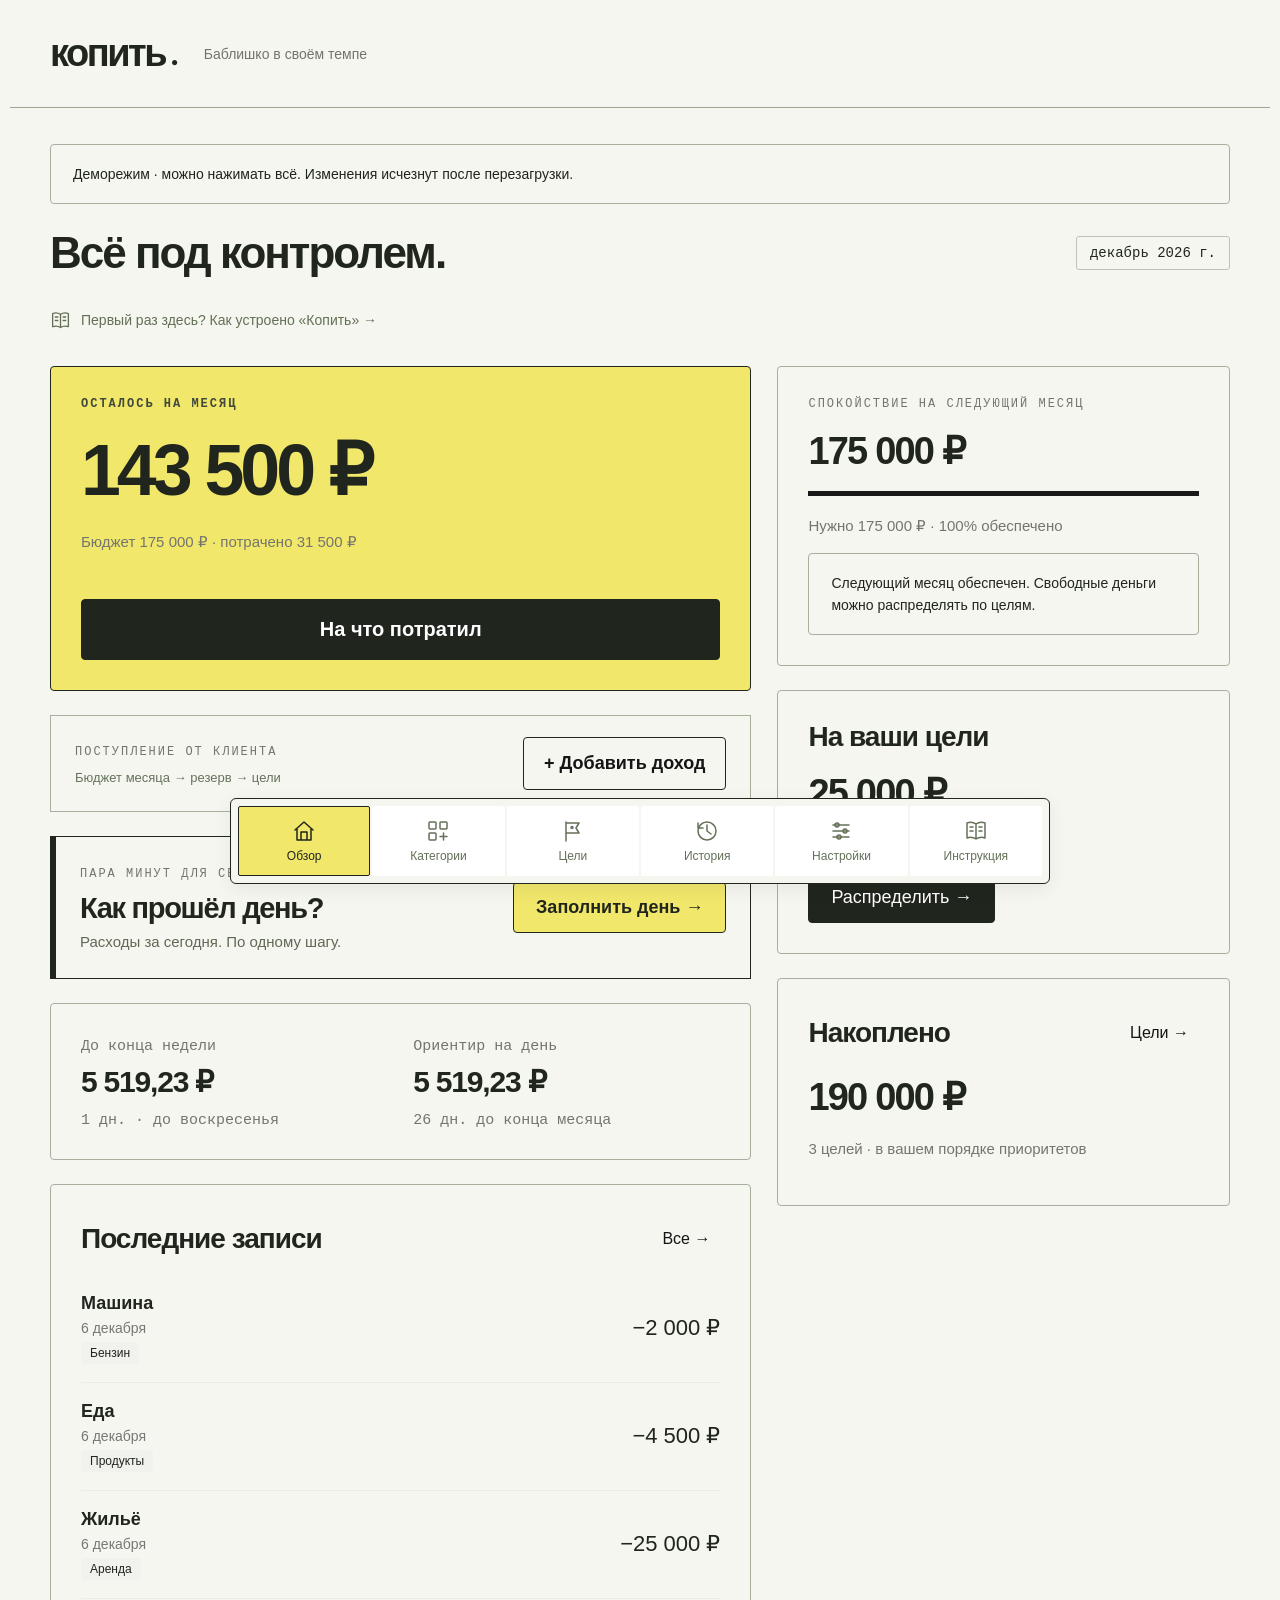
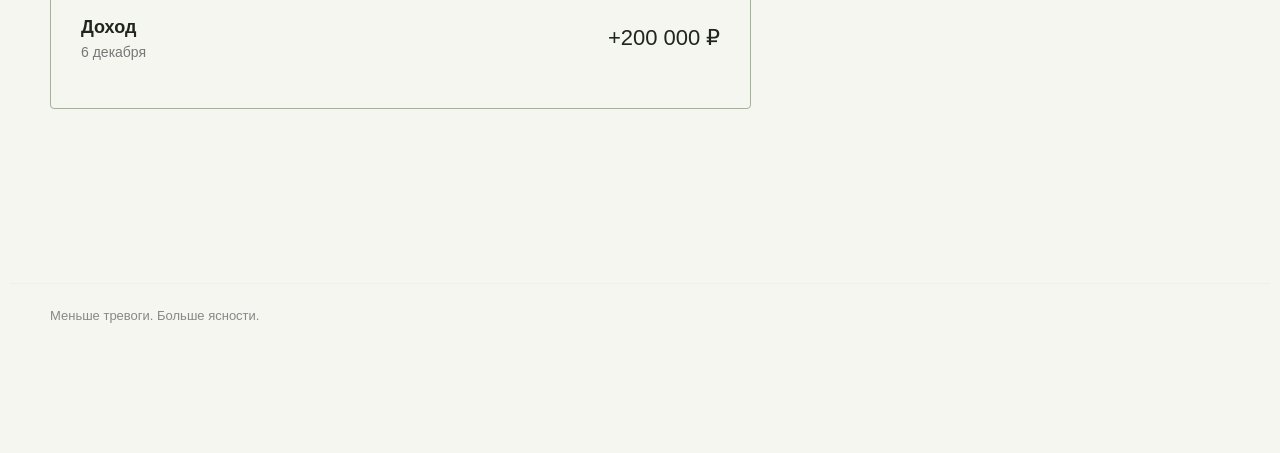
==== docs/index.html @ 436582c2 "Create Kopit app and publishable GitHub Pages demo" ====
<!doctype html>
<html lang="ru">
<head><meta charset="utf-8"><meta name="viewport" content="width=device-width, initial-scale=1"><meta name="theme-color" content="#ffffff"><title>Копить — деньги в своём темпе</title><style>*{box-sizing:border-box} :root{font-family:Arial,Helvetica,sans-serif;color:#151515;background:#fff;font-size:18px}body{margin:0}button,input,select{font:inherit}button,a,input,select{touch-action:manipulation}button{cursor:pointer;border:1px solid #dededb;background:white;padding:14px 22px;border-radius:14px;color:#151515;min-height:48px}button:hover{background:#f2f2ee}button:disabled{opacity:.45;cursor:default}button.primary{background:#171717;color:white;border-color:#171717}button.primary:hover{background:#333}.quiet{border:0;background:none;padding:10px;font-size:16px}.header{max-width:1260px;margin:auto;padding:32px 40px;display:flex;align-items:center;gap:28px;border-bottom:1px solid #e8e8e4}.logo{font-size:36px;font-weight:800;text-decoration:none;color:inherit;letter-spacing:-2px}.logo span{font-size:12px;margin-left:6px}.brand-note{font-size:14px;color:#74746e}.header #logout{margin-left:auto}main{max-width:1260px;margin:auto;padding:36px 40px 70px}h1{font-size:38px;letter-spacing:-1.4px;font-weight:500;margin:12px 0 30px}h2{font-size:28px;letter-spacing:-.8px;font-weight:500;margin:0 0 24px}h3{font-size:23px;font-weight:500;margin:0 0 12px}p{line-height:1.55}.muted,.eyebrow{color:#75756f;font-size:15px}.eyebrow{text-transform:uppercase;letter-spacing:2px;font-size:12px}nav{display:flex;gap:8px;margin:0 0 36px;overflow:auto}nav button{border:0;color:#777;padding:12px 20px;white-space:nowrap}nav button.active{background:#f0f0ec;color:#111}.topline{display:flex;justify-content:space-between;align-items:center;gap:20px;margin-bottom:26px}.topline h1{margin:0}.pill{font-size:14px;padding:8px 13px;border:1px solid #dededb;border-radius:30px}.dashboard{display:grid;grid-template-columns:1.55fr 1fr;gap:26px}.card{border:1px solid #e2e2dd;border-radius:24px;padding:30px;margin-bottom:24px}.hero{background:#f5f5f1;min-height:325px;display:flex;flex-direction:column;justify-content:space-between}.hero .big{font-size:clamp(44px,5.6vw,78px);letter-spacing:-4px;line-height:1.15;margin:18px 0}.hero .big span{font-size:.65em;color:#666;letter-spacing:-2px}.actions{display:flex;gap:12px}.actions button{flex:1}.metrics{display:grid;grid-template-columns:1fr 1fr;gap:25px}.metric strong{display:block;font-size:30px;font-weight:500;margin:9px 0}.progress{height:5px;border-radius:4px;background:#e7e7e2;overflow:hidden;margin:18px 0}.progress progress{width:100%;height:5px;display:block;border:0;accent-color:#191919}progress::-webkit-progress-bar{background:#e7e7e2}progress::-webkit-progress-value{background:#191919}progress::-moz-progress-bar{background:#191919}.row{display:flex;align-items:center;justify-content:space-between;gap:16px;padding:18px 0;border-bottom:1px solid #ebebe7}.row:last-child{border-bottom:0}.row strong{font-weight:500}.row small{display:block;color:#777;font-size:14px;margin-top:6px}.row .sum{font-size:22px;white-space:nowrap}.empty{padding:32px 0;color:#777;font-size:17px;line-height:1.6}.section-title{display:flex;justify-content:space-between;align-items:center;gap:12px;margin-bottom:12px}.section-title h2{margin:0}.number{font-size:38px;letter-spacing:-1.5px;margin:18px 0}.note{background:#f6f6f2;padding:18px 22px;border-radius:14px;font-size:15px;line-height:1.6}.goals{display:grid;grid-template-columns:repeat(2,1fr);gap:24px}.goals .card{margin:0}.goal-top{display:flex;align-items:center;justify-content:space-between}.goal-top .quiet{font-size:20px}.goal-actions{display:flex;gap:10px;flex-wrap:wrap}.goal-actions button{font-size:15px;padding:10px 14px}.tags{display:flex;gap:6px;flex-wrap:wrap;margin-top:6px}.tag{font-size:12px;border-radius:20px;padding:4px 9px;background:#f1f1ed}.danger{color:#a13126}.settings{max-width:750px}label{display:block;font-size:15px;margin:20px 0 9px;color:#555}input,select{width:100%;padding:15px;border:1px solid #d4d4cf;border-radius:12px;background:white;color:#151515;min-height:50px}input:focus,select:focus{outline:2px solid #171717;outline-offset:2px}input[type=checkbox]{width:22px;min-height:22px;margin-right:10px;vertical-align:middle}input[type=range]{padding:0;accent-color:#111;min-height:28px;cursor:pointer}.form-actions{display:flex;gap:12px;margin-top:28px}.form-actions button{flex:1}.auth{max-width:460px;margin:45px auto 80px}.auth h1{font-size:48px;line-height:1.05;letter-spacing:-2px}.auth button.primary{width:100%;margin-top:24px}.auth .quiet{display:block;margin:14px auto}.auth .note{margin-top:28px}dialog{border:1px solid #ddd;border-radius:24px;width:min(560px,calc(100% - 32px));padding:30px;max-height:90dvh;overflow:auto}dialog::backdrop{background:#0006}.modal-head{display:flex;justify-content:space-between;align-items:center}.modal-head h2{margin:0}.modal-head button{margin-right:-10px}#modal-error{color:#a13126;font-size:15px;margin-bottom:0}.allocate-row{padding:20px 0;border-bottom:1px solid #eee}.allocate-row h3{font-size:20px}.allocate-row input[type=number]{margin:10px 0}.allocation-left{position:sticky;bottom:-30px;background:#fff;border-top:1px solid #ddd;padding:20px 0 5px}.hidden{display:none!important}#toast{position:fixed;bottom:28px;left:50%;transform:translateX(-50%);background:#171717;color:white;padding:16px 24px;border-radius:14px;max-width:90%;z-index:10;font-size:16px}footer{max-width:1260px;margin:auto;padding:24px 40px;border-top:1px solid #eee;color:#888;font-size:13px}a{color:inherit}:focus-visible{outline:2px solid #111;outline-offset:4px}.reminder{margin-bottom:24px}.history-filters{display:flex;gap:10px;margin-bottom:20px}.history-filters select{width:auto}#form-error{color:#a13126;font-size:15px}@media(max-width:760px){.header{padding:20px;gap:15px}.logo{font-size:30px}.brand-note{font-size:12px}main{padding:24px 20px 45px}h1{font-size:30px}nav{margin-bottom:25px;gap:0}nav button{font-size:16px;padding:10px 14px}.dashboard,.goals{grid-template-columns:1fr;gap:0}.goals{gap:18px}.card{padding:23px;border-radius:20px}.hero{min-height:290px}.hero .big{letter-spacing:-2.5px}.topline{align-items:flex-start}.topline .pill{font-size:12px}.metrics{gap:16px}.metric strong{font-size:26px}.row .sum{font-size:19px}.actions button{padding:15px}.auth{margin-top:25px}.auth h1{font-size:42px}dialog{padding:24px}.allocation-left{bottom:-24px}footer{padding:22px 20px}.history-filters select{width:100%}}
/* Quiet editorial typography, pastel envelopes and tactile chart controls. */
:root{background:#fffdf8;color:#20231e;font-family:Arial,Helvetica,sans-serif}
body{background:#fffdf8}
.logo{font-weight:900;letter-spacing:-2.5px}
.header{border-color:#c6c9bd}
h1{font-weight:750;letter-spacing:-1.7px}
h2{font-weight:650;letter-spacing:-1px}
.card{border-color:#bec3b5;background:#fffdf8;border-radius:28px}
.hero{background:#e7eddf;position:relative;overflow:hidden}
.hero:after{content:'✳';position:absolute;right:24px;top:5px;font-size:100px;line-height:1;color:#20231e;opacity:.09;pointer-events:none}
.hero .big{font-weight:800;letter-spacing:-4.5px}
.hero .eyebrow{color:#42483b;font-weight:700}
.number{font-weight:750;letter-spacing:-1.8px}
.metric strong{font-weight:700;letter-spacing:-1.2px}
.metrics{background:#f3eadb}
.dashboard>div:nth-child(2)>.card:first-child{background:#eee7f4}
.dashboard>div:nth-child(2)>.card:nth-child(2){background:#f7e4da}
.goals>.card:nth-child(3n+1){background:#e7eddf}
.goals>.card:nth-child(3n+2){background:#eee7f4}
.goals>.card:nth-child(3n){background:#f7e4da}
.note{background:#fffdf880;border:1px solid #c5c8bd;font-size:14px}
nav{border:1px solid #bfc3b7;border-radius:30px;padding:5px;width:max-content;max-width:100%;background:#fffdf8}
nav button{border-radius:24px}
nav button.active{background:#20231e;color:#fffdf8}
button{border-color:#bfc3b7;border-radius:24px}
button.primary{background:#20231e;border-color:#20231e}
.pill{border-color:#bfc3b7;background:#f3eadb}
.row strong{font-weight:650}
.allocation-chart{position:relative;width:min(320px,100%);margin:8px auto 0}
#allocation-chart{width:100%;height:auto;display:block;touch-action:none;user-select:none;overflow:visible}
.chart-segment{cursor:pointer;opacity:.8;transition:opacity .15s}
.chart-segment.selected{opacity:1;stroke:#20231e;stroke-width:2}
.chart-handle{fill:#fffdf8;stroke:#20231e;stroke-width:2;cursor:grab;filter:drop-shadow(0 2px 2px #0002)}
.chart-handle:active{cursor:grabbing}
.chart-handle:focus{stroke-width:4;outline:none}
.chart-center{position:absolute;inset:29%;display:flex;align-items:center;justify-content:center;flex-direction:column;pointer-events:none;text-align:center;gap:8px}
.chart-center>span{font-size:14px;line-height:1.25}
.chart-center strong{font-size:29px;font-weight:800;letter-spacing:-1px;white-space:nowrap}
.chart-center small{font-size:11px;color:#737769;line-height:1.3}
.allocation-total{text-align:center;font-size:14px;color:#666b5f;margin:2px 0 24px}
.allocation-total strong{color:#20231e}
.allocation-item{display:flex;align-items:center;gap:8px;padding:11px 0;border-top:1px solid #dedfd6}
.goal-select{flex:1;display:flex;align-items:center;gap:10px;text-align:left;border:0;font-size:15px;border-radius:10px;padding:8px;min-width:0;line-height:1.3}
.goal-select.selected{background:#f0f1e9;font-weight:700}
.color-dot{width:12px;height:12px;border-radius:50%;flex-shrink:0;border:1px solid #20231e33}
.color-0{background:#b9d8bd}.color-1{background:#c8b8e0}.color-2{background:#f1b7a6}.color-3{background:#efd58c}.color-4{background:#b4d7e4}.color-5{background:#dcc7b4}
.allocation-money{width:130px;display:flex;align-items:center;gap:6px;flex-shrink:0}
.allocation-money input{padding:10px;min-height:44px;font-size:17px;font-weight:700;border-radius:10px}
.allocation-money input::-webkit-inner-spin-button{appearance:none}
.allocation-left{background:#fffdf8;display:flex;align-items:center;justify-content:space-between;gap:8px;flex-wrap:wrap;font-size:14px}
.allocation-left strong{font-size:19px}.allocation-left .quiet{font-size:13px}
dialog{background:#fffdf8;border-color:#bec3b5;border-radius:28px}
@media(max-width:760px){h1{font-size:34px;letter-spacing:-1.5px}.hero .big{font-size:51px;letter-spacing:-3px}.hero{min-height:270px}nav{width:100%;border-radius:26px}nav button{font-size:14px;padding:11px 14px}.brand-note{max-width:115px;line-height:1.3}.metrics{gap:12px}.metric strong{font-size:23px;white-space:nowrap}.allocation-money{width:112px}.goal-select{font-size:14px}.chart-center strong{font-size:26px}}

/* Selected direction: poster typography + precise editorial grid. */
:root,body{background:#f5f6f0;color:#20251e}
.header{border-bottom:1px solid #9ca592}
.logo{font-size:38px;font-weight:900}
h1{font-size:44px;font-weight:850;letter-spacing:-2px}h2{font-weight:800}
.card,.hero,.goals>.card{border:1px solid #a7af9d;border-radius:4px;background:#f5f6f0}
.hero{background:#f1e76b;border-color:#20251e}
.hero:after{display:none}
.hero .big{font-weight:900;letter-spacing:-4px}
.metrics,.dashboard>div:nth-child(2)>.card:first-child,.dashboard>div:nth-child(2)>.card:nth-child(2){background:#f5f6f0}
.number{font-weight:850}
.eyebrow,.pill,.metric .muted{font-family:ui-monospace,SFMono-Regular,Consolas,monospace}
.pill{background:none;border-radius:3px}
nav{border-radius:4px;background:none;border-color:#a7af9d}
nav button{border-radius:2px}
button,input,select,.note,.tag{border-radius:4px}
button.primary{background:#20251e;border-color:#20251e}
.note{background:transparent;border-color:#a7af9d}
.goals>.card:nth-child(n){background:#f5f6f0}
.progress,progress{border-radius:0}
.daily-invite{display:flex;align-items:center;justify-content:space-between;gap:24px;border:1px solid #20251e;border-left:6px solid #20251e;padding:26px 28px;margin:0 0 26px;background:#f5f6f0}
.daily-invite h2{font-size:32px;letter-spacing:-1.3px;margin:10px 0 5px}
.daily-invite p{font-size:15px;color:#606854;margin:0}
.daily-invite button{background:#f1e76b;color:#20251e;font-weight:750;border:1px solid #20251e;white-space:nowrap}
.daily-invite button:hover{background:#e9db50}
.daily-dialog{width:min(640px,calc(100% - 32px));border-radius:6px;background:#f5f6f0;padding:30px;min-height:540px}
.daily-dialog .modal-head h2{font-family:ui-monospace,monospace;font-size:13px;letter-spacing:.2px;text-transform:uppercase;font-weight:500}
.daily-progress{display:flex;gap:6px;margin:28px 0 38px}
.daily-progress span{height:3px;flex:1;background:#d9dece}
.daily-progress .filled{background:#20251e}
.daily-step{min-height:250px}
.daily-step h2{font-size:44px;line-height:1.05;letter-spacing:-2px;margin:0 0 25px;font-weight:850}
.daily-copy{font-size:19px;color:#68705e;line-height:1.55}
.daily-buttons{display:flex;flex-direction:column;gap:12px;margin-top:25px}
.daily-buttons .primary{padding:20px;font-size:20px;font-weight:750}
.daily-buttons>button:not(.quiet):not(.primary){border-color:#20251e;background:transparent;font-size:20px;padding:18px}
.daily-categories{display:grid;grid-template-columns:1fr;gap:0}
.daily-categories button{display:flex;align-items:center;gap:18px;border:0;border-top:1px solid #a7af9d;background:transparent;text-align:left;padding:19px 5px;font-size:24px;font-weight:650}
.daily-categories button:last-child{border-bottom:1px solid #a7af9d}
.daily-categories button:hover{background:#f1e76b}
.daily-categories button>span:last-child{margin-left:auto}
.category-number{font-family:ui-monospace,monospace;font-size:12px;color:#77816b}
.daily-amount-wrap{display:flex;align-items:baseline;border-bottom:2px solid #20251e;gap:15px;margin:35px 0}
.daily-amount-wrap input{border:0;background:none;font-size:64px;font-weight:850;letter-spacing:-3px;padding:10px 0;min-width:0;border-radius:0}
.daily-amount-wrap input:focus{outline:0}
.daily-amount-wrap:focus-within{border-color:#808b26}
.daily-amount-wrap input::-webkit-inner-spin-button{appearance:none}
.daily-amount-wrap span{font-size:42px;font-weight:750}
.sr-only{position:absolute;width:1px;height:1px;padding:0;margin:-1px;overflow:hidden;clip:rect(0,0,0,0);white-space:nowrap;border:0}
.daily-record{border-top:1px solid #a7af9d;border-bottom:1px solid #a7af9d;padding:24px 0}
.daily-record span{display:block;font-size:12px;text-transform:uppercase;font-family:ui-monospace,monospace;color:#77816b}
.daily-record strong{display:block;font-size:23px;margin:15px 0 6px}
.daily-record b{font-size:42px;font-weight:850;letter-spacing:-1.5px}
.daily-total{display:flex;flex-direction:column;gap:15px;margin-top:25px}
.daily-total span{font-size:15px;color:#68705e}
.daily-total strong{font-size:42px;letter-spacing:-1.5px}
.daily-check{font-size:90px;line-height:1.1;color:#20251e;margin:25px 0}
@media(max-width:760px){h1{font-size:37px}.logo{font-size:32px}.hero .big{font-size:49px}.daily-invite{padding:21px 20px;display:block}.daily-invite h2{font-size:29px}.daily-invite button{margin-top:22px;width:100%}.daily-dialog{width:100%;height:100dvh;max-height:100dvh;max-width:100%;border:0;border-radius:0;margin:0;padding:24px;min-height:0}.daily-dialog .modal-head{border-bottom:1px solid #a7af9d;padding-bottom:12px}.daily-step h2{font-size:41px}.daily-step{min-height:260px}.daily-progress{margin:25px 0 38px}.daily-buttons{margin-top:35px}.daily-amount-wrap input{font-size:58px}.daily-copy{font-size:18px}.daily-categories button{font-size:24px}}

/* Always within reach, including the tutorial. */
main{padding-bottom:150px}
footer{padding-bottom:130px}
nav.bottom-nav{position:fixed;z-index:20;left:50%;bottom:calc(16px + env(safe-area-inset-bottom));transform:translateX(-50%);width:min(820px,calc(100% - 32px));max-width:none;margin:0;display:grid;grid-template-columns:repeat(6,minmax(0,1fr));gap:2px;padding:7px;background:#f5f6f0;border:1px solid #20251e;box-shadow:0 5px 18px #20251e12;overflow:visible;border-radius:6px}
.bottom-nav button{min-width:0;display:flex;align-items:center;justify-content:center;flex-direction:column;gap:6px;padding:12px 3px;font-size:12px;line-height:1.2;min-height:64px;color:#647058}
.bottom-nav button.active{background:#f1e76b;color:#20251e;border:1px solid #20251e}
.pictogram{width:25px;height:25px;flex-shrink:0;display:inline-block;vertical-align:middle}
.bottom-nav .pictogram{width:24px;height:24px}
.icons-only .nav-label{display:none}
.bottom-nav.icons-only button{min-height:55px}
.item-heading{display:flex;align-items:center;gap:12px}
.item-heading .pictogram{width:35px;height:35px;stroke-width:1.25}
.guide-shortcut{display:flex;align-items:center;gap:10px;text-align:left;margin:-8px 0 22px;padding:5px 0;font-size:14px;color:#637055}
.guide-shortcut .pictogram{width:21px;height:21px}
.tutorial-intro{display:flex;align-items:center;justify-content:space-between;gap:25px;border-bottom:1px solid #a7af9d;padding:10px 0 45px;margin-bottom:20px}
.tutorial-intro h1{font-size:52px;line-height:1.04;margin:20px 0;letter-spacing:-2.5px}
.tutorial-intro p{font-size:20px;color:#65705a}
.little-human{width:260px;max-width:35%;flex-shrink:0}
.tutorial-anchor{font-size:15px;text-decoration:none;border-bottom:1px solid #20251e;padding-bottom:5px}
.tutorial-step{display:grid;grid-template-columns:1.05fr 1fr;gap:65px;align-items:center;padding:48px 0;border-bottom:1px solid #a7af9d;scroll-margin-top:25px}
.tutorial-text h2{font-size:36px;line-height:1.08;margin:18px 0;letter-spacing:-1.5px}
.tutorial-text p{font-size:18px;line-height:1.7;color:#59654e;max-width:580px}
.tutorial-text button{margin-top:15px}
.tutorial-step figure{margin:0;padding:20px;background:#eaeee2;border:1px solid #bdc4b2}
.tutorial-step img{display:block;width:100%;max-height:480px;object-fit:contain;object-position:top;filter:drop-shadow(0 3px 6px #20251e12)}
.tutorial-step figcaption{font-size:12px;color:#606b55;text-align:center;margin:15px 0 0;font-family:ui-monospace,monospace}
.tutorial-note{margin-top:35px;line-height:1.7}
#toast{bottom:120px}
@media(max-width:760px){main{padding-bottom:125px}footer{padding-bottom:110px}.bottom-nav{width:calc(100% - 20px)!important;bottom:calc(10px + env(safe-area-inset-bottom))!important;padding:4px!important;gap:0!important}.bottom-nav button{font-size:10px!important;padding:10px 0!important;gap:6px;min-height:60px}.bottom-nav .pictogram{width:22px;height:22px}.tutorial-intro{display:block;padding-bottom:30px}.tutorial-intro h1{font-size:37px;letter-spacing:-1.6px}.tutorial-intro p{font-size:18px}.little-human{display:block;max-width:100%;width:200px;margin:30px auto 0}.tutorial-step{grid-template-columns:1fr;gap:25px;padding:35px 0}.tutorial-text h2{font-size:32px}.tutorial-text p{font-size:17px}.tutorial-step figure{padding:16px}.tutorial-step img{max-height:410px}.tutorial-text button{width:100%}.guide-shortcut{font-size:13px}.item-heading .pictogram{width:29px;height:29px}#toast{bottom:105px}}

/* Frameless income/expense controls and a visual icon library. */
.hero .symbol-actions{gap:35px;align-items:center}
.hero .symbol-actions button{border:0!important;background:transparent!important;box-shadow:none;border-radius:0;padding:8px;min-height:94px;color:#20251e;display:flex;align-items:center;justify-content:center}
.hero .symbol-actions button:hover{opacity:.65}
.hero .symbol-actions svg{width:74px;height:74px;fill:none;stroke:currentColor;stroke-width:3;stroke-linecap:square}
.icon-picker{border:0;margin:24px 0;padding:0;min-width:0}
.icon-picker legend{font-size:15px;color:#555;margin-bottom:12px}
.icon-grid{display:grid;grid-template-columns:repeat(8,minmax(0,1fr));gap:6px}
.icon-grid button{display:flex;align-items:center;justify-content:center;padding:10px 4px;min-width:0;min-height:49px;border:1px solid #bfc6b5;background:transparent}
.icon-grid button .pictogram{width:30px;height:30px;stroke-width:1.4}
.icon-grid button.selected{background:#f1e76b;border:2px solid #20251e;padding:9px 3px}
.icon-grid button:hover{background:#e8eddf}
.icon-grid button.selected:hover{background:#f1e76b}
@media(max-width:760px){.hero .symbol-actions{gap:26px}.hero .symbol-actions button{min-height:85px}.hero .symbol-actions svg{width:66px;height:66px}.icon-grid{grid-template-columns:repeat(6,minmax(0,1fr));gap:5px}.icon-grid button{min-height:47px;padding:8px 3px}.icon-grid button .pictogram{width:28px;height:28px}.icon-grid button.selected{padding:7px 2px}}

.hero .expense-only{display:block}
.hero .expense-only button{width:100%;font-size:20px;font-weight:750;padding:18px;min-height:60px}
.income-entry{display:flex;align-items:center;justify-content:space-between;gap:18px;margin-bottom:24px;padding:21px 24px;border:1px solid #a7af9d;background:#f5f6f0}
.income-entry p{font-size:13px;color:#66735c;margin:8px 0 0}
.income-entry button{border:1px solid #20251e;background:none;font-weight:650;white-space:nowrap;padding:15px 20px}
.dashboard .daily-invite{margin-bottom:24px;padding:24px;gap:18px}
.dashboard .daily-invite h2{font-size:29px}
@media(max-width:1000px){.income-entry{align-items:flex-start;flex-direction:column}.income-entry button{width:100%}.dashboard .daily-invite{display:block}.dashboard .daily-invite button{width:100%;margin-top:20px}}

.history-tabs{display:flex;gap:24px;overflow-x:auto;border-bottom:1px solid #a7af9d;margin-bottom:24px;padding:0;scrollbar-width:thin}
.history-tabs button{border:0;border-radius:0;background:none;white-space:nowrap;font-size:22px;font-weight:800;letter-spacing:-.6px;padding:14px 0 16px;color:#6d7763}
.history-tabs button[aria-selected=true]{color:#20251e;border-bottom:3px solid #20251e}
.history-tabs button:hover{color:#20251e;background:none}
.history-summary{display:flex;align-items:center;justify-content:space-between;gap:18px;margin-bottom:22px}
.history-summary p{font-size:15px;color:#64705a;margin:0}
.history-summary strong{font-size:29px;letter-spacing:-1px;white-space:nowrap}
@media(max-width:760px){.history-tabs{gap:20px}.history-tabs button{font-size:19px}.history-summary{align-items:flex-start;flex-direction:column;gap:12px}.history-summary strong{font-size:30px}}
@media(max-width:760px){.history-tabs{flex-wrap:wrap;overflow:visible;gap:0 22px}}
</style></head>
<body>
<header class="header"><a class="logo" href="">копить<span>●</span></a><span class="brand-note">Баблишко в своём темпе</span><button id="logout" class="quiet hidden">Выйти</button></header>
<main id="app" aria-live="polite"><p>Загружаем ваши данные…</p></main>
<div id="toast" role="status" class="hidden"></div>
<dialog id="modal"><div class="modal-head"><h2 id="modal-title"></h2><button id="close-modal" class="quiet" aria-label="Закрыть">✕</button></div><div id="modal-body"></div><p id="modal-error" role="alert"></p></dialog>
<footer>Меньше тревоги. Больше ясности.</footer>
<script>
// Demo keeps state only in this page's memory. It never calls the account API.
window.KOPIT_DEMO = true;
let demoState;
const demoId = () => Math.random().toString(36).slice(2) + Date.now().toString(36);
function demoInitial() {
  const today = dateKey();
  return {
    month: today.slice(0, 7), budget: 17500000, balance: 14350000,
    reserve: 17500000, free: 2500000,
    categories: [
      {id:'housing', name:'Жильё', limit:6000000, tags:['Аренда','Коммунальные']},
      {id:'food', name:'Еда', limit:3500000, tags:['Продукты','Кафе']},
      {id:'car', name:'Машина', limit:2000000, tags:['Бензин','Парковка']},
      {id:'other', name:'Для себя', limit:null, tags:['Здоровье','Покупки']}
    ],
    goals: [
      {id:'reserve',name:'Ещё один месяц запаса',target:17500000,saved:4500000,reserve:true},
      {id:'vacation',name:'Отпуск',target:25000000,saved:8500000,reserve:false},
      {id:'laptop',name:'Новый ноутбук',target:18000000,saved:6000000,reserve:false}
    ],
    reminders:{daily:'21:00',day:1,enabled:false},
    transactions:[
      {id:'i1',kind:'income',amount:20000000,date:today},
      {id:'e1',kind:'expense',amount:2500000,date:today,category:'housing',category_name:'Жильё',tags:['Аренда']},
      {id:'e2',kind:'expense',amount:450000,date:today,category:'food',category_name:'Еда',tags:['Продукты']},
      {id:'e3',kind:'expense',amount:200000,date:today,category:'car',category_name:'Машина',tags:['Бензин']}
    ]
  };
}
function demoApi(path,p) {
  if (!demoState) demoState=demoInitial();
  if (path==='state') return {state:structuredClone(demoState),revision:0,email:'Демонстрация · без аккаунта'};
  if(path!=='action') throw Error('В деморежиме аккаунт не нужен.');
  if(p.action==='daily_expenses') {
    const backup=structuredClone(demoState);
    try {
      if(!Array.isArray(p.entries)||p.entries.length>100||p.date>dateKey()||p.date.slice(0,7)!==demoState.month)throw Error('Выберите день текущего месяца не позднее сегодня.');
      for(const entry of p.entries)demoApi('action',{...entry,action:'expense',date:p.date});
      demoState.checked_days??=[];
      if(!demoState.checked_days.includes(p.date))demoState.checked_days.push(p.date);
      return demoApi('state');
    }catch(e){demoState=backup;throw e;}
  }
  const s=structuredClone(demoState);
  const find=(items,id)=>{const x=items.find(i=>i.id===id);if(!x)throw Error('Запись не найдена.');return x;};
  const amount=(v,zero=false)=>{if(!Number.isSafeInteger(v)||v<(zero?0:1)||v>100000000000)throw Error('Укажите корректную сумму.');return v;};
  const title=v=>{if(typeof v!=='string'||!v.trim()||v.trim().length>60)throw Error('Название должно содержать от 1 до 60 символов.');return v.trim();};
  const spent=()=>s.transactions.filter(t=>t.kind==='expense'&&t.date.startsWith(s.month)).reduce((a,t)=>a+t.amount,0);
  const topup=()=>{let n=Math.min(s.free,Math.max(0,s.budget-s.balance-spent()));s.balance+=n;s.free-=n;n=Math.min(s.free,Math.max(0,s.budget-s.reserve));s.reserve+=n;s.free-=n;};
  const record=(kind,value,extra={})=>s.transactions.push({id:demoId(),kind,amount:value,date:p.date||dateKey(),...extra});
  switch(p.action){
    case 'income': {const n=amount(p.amount);s.free+=n;topup();record('income',n);break;}
    case 'expense': {const n=amount(p.amount),c=find(s.categories,p.category);const tags=[...new Set(p.tags.map(title))];if(tags.length>10)throw Error('Выберите не больше десяти тегов.');c.tags=[...new Set([...c.tags,...tags])];s.balance-=n;record('expense',n,{category:c.id,category_name:c.name,tags});break;}
    case 'category': {const limit=p.limit===null?null:amount(p.limit,true),name=title(p.name);if(s.categories.filter(c=>c.id!==p.id).reduce((a,c)=>a+(c.limit||0),0)+(limit||0)>s.budget)throw Error('Сумма лимитов категорий превышает месячный бюджет.');if(p.id)Object.assign(find(s.categories,p.id),{name,limit,...(p.icon?{icon:p.icon}:{})});else s.categories.push({id:demoId(),name,limit,tags:[],icon:p.icon||'star'});break;}
    case 'budget': {const n=amount(p.amount);if(s.categories.reduce((a,c)=>a+(c.limit||0),0)>n)throw Error('Сначала уменьшите лимиты категорий.');s.budget=n;for(const g of s.goals)if(g.reserve)g.target=n;const excess=Math.max(0,s.reserve-n);s.reserve-=excess;s.free+=excess;topup();break;}
    case 'goal': {const name=title(p.name),target=amount(p.target);if(p.id)Object.assign(find(s.goals,p.id),{name,target,...(p.icon?{icon:p.icon}:{})});else s.goals.push({id:demoId(),name,target,saved:amount(p.saved||0,true),reserve:false,icon:p.icon||'star'});break;}
    case 'goal_order': {if(p.ids.length!==s.goals.length||new Set(p.ids).size!==s.goals.length)throw Error('Некорректный порядок целей.');s.goals=p.ids.map(id=>find(s.goals,id));break;}
    case 'allocate': {const entries=Object.entries(p.allocations),total=entries.reduce((a,[,v])=>a+amount(v,true),0);if(total>s.free)throw Error('Для распределения не хватает денег.');if(s.reserve<s.budget||s.balance+spent()<s.budget)throw Error('Сначала обеспечьте текущий и следующий месяц.');for(const [id,v]of entries){const g=find(s.goals,id);g.saved+=v;if(v)record('allocation',v,{goal_name:g.name});}s.free-=total;break;}
    case 'goal_expense': {const g=find(s.goals,p.id),n=amount(p.amount);if(n>g.saved)throw Error('В этой цели недостаточно накоплений.');g.saved-=n;record('goal_expense',n,{goal_name:g.name});break;}
    case 'appearance': s.appearance??={};for(const key of ['icons_only','budget_buttons'])if(key in p)s.appearance[key]=!!p[key];break;
    case 'reminders': s.reminders={daily:p.daily,day:p.day,enabled:p.enabled};break;
    default: throw Error('Неизвестное действие.');
  }
  demoState=s;
  return {state:structuredClone(s),revision:0,email:'Демонстрация · без аккаунта'};
}

const $ = (q, root=document) => root.querySelector(q);
const esc = s => String(s ?? '').replace(/[&<>"']/g, c => ({'&':'&amp;','<':'&lt;','>':'&gt;','"':'&quot;',"'":'&#39;'}[c]));
const rub = n => new Intl.NumberFormat('ru-RU',{maximumFractionDigits:2}).format(n/100)+' ₽';
const money = n => {
  const raw=String(n ?? '').trim().replace(/[\s\u00a0\u202f]/g,'').replace(/₽$/,'');
  if(!/^\d+(?:[.,]\d{1,2})?$/.test(raw))throw Error('Введите сумму, например 2 000 или 2 000,50.');
  const v=Number(raw.replace(',','.'));
  if(!Number.isFinite(v)||!Number.isSafeInteger(Math.round(v*100)))throw Error('Укажите корректную сумму.');
  return Math.round(v*100);
};
let state, revision, email, page='home', authMode='login';
const app=$('#app'), modal=$('#modal');
const dateNow=()=>new Date(new Date().toLocaleString('en-US',{timeZone:'Europe/Moscow'}));
const dateKey=()=>{const d=dateNow();return `${d.getFullYear()}-${String(d.getMonth()+1).padStart(2,'0')}-${String(d.getDate()).padStart(2,'0')}`;};
async function api(path,data){if(window.KOPIT_DEMO)return demoApi(path,data);const response=await fetch('/api/'+path,{method:data?'POST':'GET',headers:data?{'Content-Type':'application/json'}:{},body:data?JSON.stringify(data):undefined});let body;try{body=await response.json();}catch{throw Error('Сервер недоступен. Проверьте подключение.');}if(!response.ok){if(response.status===409)await load(false);if(response.status===401&&path==='action')auth();throw Error(body.error||'Не удалось выполнить действие.');}return body;}
function accept(data){state=data.state;revision=data.revision;email=data.email;}
async function load(renderPage=true){try{accept(await api('state'));if(renderPage)render();if(!window.KOPIT_DEMO)$('#logout').classList.remove('hidden');}catch(e){if(!state)auth();else toast(e.message);}}
async function action(type,data){const result=await api('action',{...data,action:type,revision});accept(result);render();}
function toast(message){$('#toast').textContent=message;$('#toast').classList.remove('hidden');clearTimeout(toast.timer);toast.timer=setTimeout(()=>$('#toast').classList.add('hidden'),4500);}
function auth(){state=null;$('#logout').classList.add('hidden');app.innerHTML=`<section class="auth"><div class="eyebrow">Личный финансовый ритм</div><h1>Доход меняется.<br>Планы остаются.</h1><p class="muted">Один бюджет на месяц. Запас на завтра.<br>И цели, к которым хочется идти.</p><form id="auth-form"><label for="email">Электронная почта</label><input id="email" name="email" type="email" autocomplete="email" required maxlength="254"><label for="password">Пароль</label><input id="password" name="password" type="password" autocomplete="${authMode==='login'?'current-password':'new-password'}" minlength="8" maxlength="200" required><p id="form-error" role="alert"></p><button class="primary">${authMode==='login'?'Войти':'Создать аккаунт'}</button></form><button id="auth-toggle" class="quiet">${authMode==='login'?'Первый раз здесь? Создать аккаунт':'Уже есть аккаунт? Войти'}</button><div class="note">Ваши записи сохраняются в аккаунте и доступны с других устройств. Начальный бюджет — 175 000 ₽. Его можно изменить.</div></section>`;$('#auth-toggle').onclick=()=>{authMode=authMode==='login'?'register':'login';auth();};$('#auth-form').onsubmit=async e=>{e.preventDefault();const b=$('button.primary');b.disabled=true;try{await api(authMode,{email:$('#email').value,password:$('#password').value});await load();}catch(err){$('#form-error').textContent=err.message;b.disabled=false;}};}
function progress(value,total){return `<div class="progress"><progress max="${Math.max(1,total)}" value="${Math.max(0,Math.min(value,total))}" aria-label="Накоплено ${esc(rub(value))} из ${esc(rub(total))}"></progress></div>`;}
const monthSpent=()=>state.transactions.filter(t=>t.kind==='expense'&&t.date.startsWith(state.month)).reduce((a,t)=>a+t.amount,0);
const iconPaths={
 home:'<path d="m3 11 9-8 9 8M5 10v11h14V10M9 21v-8h6v8"/>',
 categories:'<rect x="3" y="3" width="7" height="7" rx="1"/><rect x="14" y="3" width="7" height="7" rx="1"/><rect x="3" y="14" width="7" height="7" rx="1"/><path d="M14 17.5h7m-3.5-3.5v7"/>',
 goals:'<path d="M5 22V3m0 1h13l-3 5 3 5H5"/><circle cx="11" cy="8.5" r="1"/>',
 history:'<circle cx="12" cy="12" r="9"/><path d="M12 6v6l4 3M3 4v5h5"/>',
 settings:'<path d="M4 6h16M4 12h16M4 18h16"/><circle cx="8" cy="6" r="2"/><circle cx="16" cy="12" r="2"/><circle cx="10" cy="18" r="2"/>',
 tutorial:'<path d="M12 5c-3-2-6-2-9-1v15c3-1 6-1 9 1 3-2 6-2 9-1V4c-3-1-6-1-9 1Zm0 0v15"/><path d="M6 8h3m-3 4h3m6-4h3m-3 4h3"/>',
 coffee:'<path d="M4 9h13v6a5 5 0 0 1-5 5H9a5 5 0 0 1-5-5V9Zm13 1h2a3 3 0 0 1 0 6h-2M3 22h16M7 3v3m4-4v4m4-3v3"/>',
 car:'<path d="m4 9 2-5h12l2 5M3 9h18v9H3V9Zm2 9v3m14-3v3"/><circle cx="7" cy="13" r="1"/><circle cx="17" cy="13" r="1"/><path d="M10 14h4"/>',
 heart:'<path d="M12 21 3 12C-2 5 7 0 12 7 17 0 26 5 21 12Z"/>',
 star:'<path d="m12 2 3 6 7 1-5 5 1 7-6-3-6 3 1-7-5-5 7-1Z"/>',
 sun:'<circle cx="12" cy="12" r="5"/><path d="M12 1v3m0 16v3M1 12h3m16 0h3M4 4l2 2m12 12 2 2M4 20l2-2M18 6l2-2"/>',
 plane:'<path d="m3 11 8-2 4-7 3 1-2 6 6 3-1 2-6-1-2 6 2 2-1 1-4-2-2-4-5-3Z"/>',
 laptop:'<rect x="4" y="3" width="16" height="13" rx="1"/><path d="M4 16 1 21h22l-3-5M9 10l2 2 4-5"/>',
 reserve:'<path d="M4 7h16v14H4V7Zm2 0V4h12v3M4 11h16"/><circle cx="12" cy="16" r="2"/>',
 leaf:'<path d="M5 19C-2 7 12 3 21 3c0 12-5 21-16 16Zm0 0 10-9M5 19l-2 3"/>'
};
Object.assign(iconPaths,{
 groceries:'<path d="M4 9h16l-2 12H6L4 9Zm3 0 3-6m7 6-3-6M9 13v4m6-4v4"/>',
 restaurant:'<path d="M5 2v7m3-7v7M3 2v5c0 3 7 3 7 0V2M6.5 10v12M19 2c-4 3-4 9 0 10V2Zm0 10v10"/>',
 water:'<path d="M12 2C9 7 4 12 4 16a8 8 0 0 0 16 0c0-4-5-9-8-14ZM8 15c0 3 1 4 4 4"/>',
 book:'<path d="M5 3h14v18H5a3 3 0 0 1 0-6h14M5 3a3 3 0 0 0-3 3v12M8 7h7m-7 4h4"/>',
 education:'<path d="m2 8 10-5 10 5-10 5L2 8Zm4 3v6c4 3 8 3 12 0v-6M22 8v9"/>',
 phone:'<rect x="6" y="2" width="12" height="20" rx="2"/><path d="M10 5h4m-3 14h2"/>',
 wifi:'<path d="M2 8c6-5 14-5 20 0M5 12c4-4 10-4 14 0M8 16c2-2 6-2 8 0"/><circle cx="12" cy="20" r="1"/>',
 game:'<path d="M7 7h10c4 0 6 10 4 12s-5-3-7-3h-4c-2 0-5 5-7 3S3 7 7 7Z"/><path d="M6 10v5m-2.5-2.5h5M16 11h.1M19 14h.1"/>',
 music:'<path d="M9 18V5l11-3v14M9 8l11-3"/><ellipse cx="6" cy="19" rx="3" ry="2"/><ellipse cx="17" cy="17" rx="3" ry="2"/>',
 camera:'<path d="M3 7h4l2-3h6l2 3h4v14H3V7Z"/><circle cx="12" cy="14" r="4"/>',
 paint:'<path d="m14 3 7 7-11 9-5-5L14 3Zm-9 11-3 8 8-3M11 6l7 7"/>',
 sport:'<path d="M2 8v8m3-10v12m3-8h8m0-4v12m3-10v8m3-6v4"/>',
 bike:'<circle cx="5" cy="17" r="4"/><circle cx="19" cy="17" r="4"/><path d="m5 17 5-9 5 9H5Zm5-9h7l2 9M8 5h4m3-1h3v4"/>',
 walk:'<circle cx="14" cy="3.5" r="2"/><path d="m9 10 4-4 4 4 4 1m-8-5-3 8 5 3 1 5m-6-8-4 7m4-11H5"/>',
 medical:'<rect x="3" y="7" width="18" height="14" rx="2"/><path d="M8 7V3h8v4m-4 4v6m-3-3h6"/>',
 pet:'<ellipse cx="12" cy="17" rx="5" ry="4"/><ellipse cx="4" cy="10" rx="2" ry="3"/><ellipse cx="9" cy="6" rx="2" ry="3"/><ellipse cx="15" cy="6" rx="2" ry="3"/><ellipse cx="20" cy="10" rx="2" ry="3"/>',
 gift:'<path d="M3 8h18v5H3V8Zm2 5v9h14v-9M12 8v14"/><path d="M12 8C2 8 5-2 12 8c7-10 10 0 0 0Z"/>',
 clothes:'<path d="m8 3 4 2 4-2 6 5-4 4-2-2v12H8V10l-2 2-4-4 6-5Z"/>',
 shoe:'<path d="M3 6h5l3 8 10 3v4H3V6ZM3 17h18m-9-7 3 1m-2 2 3 1"/>',
 tools:'<path d="M15 2a6 6 0 0 0-7 8L2 17l5 5 7-8a6 6 0 0 0 8-7l-5 4-4-4 2-5Z"/>',
 train:'<rect x="5" y="2" width="14" height="17" rx="3"/><path d="M5 11h14M12 3v8M8 19l-3 3m11-3 3 3M8 15h.1m8 0h.1"/>',
 bus:'<rect x="4" y="3" width="16" height="17" rx="2"/><path d="M4 12h16M7 20v2m10-2v2M7 16h.1m10 0h.1M8 6h8"/>',
 boat:'<path d="M12 2v14M12 3l8 10h-8m-2-8L4 13h6M2 16h20l-4 5H6l-4-5Z"/>',
 bank:'<path d="m2 7 10-5 10 5H2Zm3 3v8m5-8v8m4-8v8m5-8v8M2 22h20M3 19h18"/>',
 wallet:'<path d="M20 7V3L3 6v15h18V7H3M16 11h6v6h-6v-6Z"/><path d="M18 14h.1"/>',
 coin:'<circle cx="12" cy="12" r="10"/><circle cx="12" cy="12" r="7"/><path d="M10 17V7h4a3 3 0 0 1 0 6h-6m0 2h6"/>',
 chart:'<path d="M3 3v18h19M6 16l5-6 4 3 6-8m-5 0h5v5"/>',
 calendar:'<rect x="3" y="5" width="18" height="17" rx="1"/><path d="M7 2v6m10-6v6M3 11h18m-14 4h3m4 0h3m-10 4h3"/>',
 moon:'<path d="M20 15A9 9 0 0 1 9 3a10 10 0 1 0 11 12Z"/>',
 umbrella:'<path d="M2 11a10 10 0 0 1 20 0H2Zm10-9v17c0 4 5 4 5 0"/>'
});
const categoryIconLabels={home:'Дом',coffee:'Чашка',car:'Машина',heart:'Сердце',star:'Звезда',sun:'Солнце',plane:'Самолёт',laptop:'Ноутбук',reserve:'Запас',leaf:'Росток',groceries:'Продукты',restaurant:'Ресторан',water:'Вода',book:'Книга',education:'Обучение',phone:'Телефон',wifi:'Интернет',game:'Игры',music:'Музыка',camera:'Фото',paint:'Творчество',sport:'Спорт',bike:'Велосипед',walk:'Прогулка',medical:'Медицина',pet:'Питомец',gift:'Подарок',clothes:'Одежда',shoe:'Обувь',tools:'Ремонт',train:'Поезд',bus:'Автобус',boat:'Лодка',bank:'Банк',wallet:'Кошелёк',coin:'Монета',chart:'Рост',calendar:'Календарь',moon:'Сон',umbrella:'Зонт'};

function pictogram(name,extra=''){return `<svg class="pictogram ${extra}" viewBox="0 0 24 24" fill="none" stroke="currentColor" stroke-width="1.5" stroke-linecap="round" stroke-linejoin="round" aria-hidden="true">${iconPaths[name]||iconPaths.star}</svg>`;}
function itemIcon(item){if(item?.icon)return item.icon;const name=(item?.name||'').toLowerCase();if(/запас|резерв/.test(name))return 'reserve';if(/жиль|дом|аренд/.test(name))return 'home';if(/еда|кафе|продукт/.test(name))return 'coffee';if(/машин|авто/.test(name))return 'car';if(/отпуск|путеш/.test(name))return 'plane';if(/ноут|техник/.test(name))return 'laptop';if(/здоров|себя/.test(name))return 'heart';return 'star';}
function iconPicker(item){const chosen=itemIcon(item);return `<fieldset class="icon-picker"><legend>Выберите пиктограмму</legend><input id="icon-choice" type="hidden" value="${chosen}"><div class="icon-grid">${Object.entries(categoryIconLabels).map(([id,name])=>`<button type="button" data-icon-choice="${id}" aria-label="${name}" title="${name}" aria-pressed="${chosen===id}" class="${chosen===id?'selected':''}">${pictogram(id)}</button>`).join('')}</div></fieldset>`;}
function littleHuman(){return `<svg class="little-human" viewBox="0 0 240 180" fill="none" stroke="currentColor" stroke-width="2" stroke-linecap="round" stroke-linejoin="round" aria-hidden="true"><circle cx="124" cy="38" r="18" fill="#f1e76b"/><path d="M110 29c5-13 25-12 31 2M117 39h1m13 0h1m-12 6c4 4 8 4 12 0M110 56l-12 12-5 33 32 12 29-12-8-33-13-12M101 69 70 91 47 75m99-6 27 24 21-21M110 107l-31 27c-13 8-15 18 5 20l42-16 37 17c17 0 18-12 4-20l-28-29M46 74l-4-9m4 9 8-7m141 4 3-10m-3 10-8-6M118 70v17h12V70M32 156h172"/><circle cx="42" cy="47" r="19"/><path d="M36 47h12m-6-6v12M186 34h26v25h-26zM190 29h18M189 44h20M196 49h6m-14 61 4-7 4 7 8 1-6 5 2 8-8-4-7 4 1-8-6-5 8-1"/></svg>`;}
function tutorial(){
  const steps=[
    {n:'01',title:'Задайте бюджет на месяц.',text:'Укажите в настройках сумму, которую хотите тратить каждый месяц. Например, 175 000 ₽. Приложение предназначено для фрилансеров с нерегулярными поступлениями: месячный бюджет задаётся отдельно от фактического дохода.',image:'[data-uri]',alt:'Главный экран: остаток месячного бюджета и кнопки дохода и расхода',caption:'Обзор → ваш месячный бюджет',button:'Посмотреть бюджет',page:'settings'},
    {n:'02',title:'Записывайте доходы и расходы.',text:'Каждое поступление записывайте отдельной кнопкой «Добавить доход» на главной. Для расхода нажмите «На что потратил» в жёлтой карточке, выберите категорию и укажите сумму. Категории создаются самостоятельно; теги необязательны. Сумма лимитов категорий не может превышать месячный бюджет. Категория может быть без лимита.',image:'[data-uri]',alt:'Экран категорий с лимитами и тегами',caption:'Категории → ваши правила расходов',button:'Открыть категории',page:'categories'},
    {n:'03',title:'Пополняйте резерв на следующий месяц.',text:'Поступления автоматически обеспечивают текущий месячный бюджет, затем резерв на следующий месяц. При бюджете 175 000 ₽ полный резерв — 175 000 ₽. В начале нового месяца неизрасходованный остаток переносится, а из резерва добавляется только недостающее до бюджета.',image:'[data-uri]',alt:'Карточка резерва на следующий месяц с индикатором наполнения',caption:'Резерв → следующий месяц обеспечен',button:'Вернуться в обзор',page:'home'},
    {n:'04',title:'Распределяйте свободную сумму по целям.',text:'После обеспечения текущего месяца и полного резерва остаток доступен для целей. Расставьте цели по приоритету и нажмите «Распределить». Например, 25 000 ₽ на три цели: 9 000 ₽ первой, по 8 000 ₽ остальным. Границы секторов меняют суммы с шагом 2 000 ₽. Поля суммы позволяют точный ввод. Подтвердите распределение кнопкой «Сохранить».',image:'[data-uri]',alt:'Цветная диаграмма распределения суммы по целям с полями точного ввода',caption:'Цели → распределение свободной суммы',button:'Открыть цели',page:'goals'},
    {n:'05',title:'Накопите дополнительный месяц резерва.',text:'Цель «Ещё один месяц запаса» вместе с основным резервом даёт запас на два месяца. Её можно поставить первой по приоритету. Для покупки из накоплений нажмите «Записать расход» внутри нужной цели. Уменьшится только сумма этой цели; бюджет месяца не изменится.',image:'[data-uri]',alt:'Цели с накопленными суммами, приоритетами и кнопками записи расходов',caption:'Цели → накопления и расходы отдельно',button:'Посмотреть накопления',page:'goals'},
    {n:'06',title:'Заполняйте расходы за день.',text:'Нажмите «Заполнить день». Сегодня уже выбрано: категория → сумма → ещё расход? → итог. Теги добавляются по желанию. Все записи подтверждаются в конце. Если ничего не потратили, отметьте день без расходов.',image:'[data-uri]',alt:'Пошаговый экран с вводом суммы ежедневного расхода',caption:'Заполнить день → одно действие за раз',button:'Попробовать сейчас',flow:true}
  ];
  $('#content').innerHTML=`<section class="tutorial-intro"><div><span class="eyebrow">Инструкция / для фрилансеров</span><h1>Как пользоваться<br>«Копить».</h1><p>Учёт расходов и накоплений для фрилансеров.<br>Месячный бюджет, резерв и цели — в шести шагах.</p><a class="tutorial-anchor" href="#guide-01">Перейти к инструкции ↓</a></div>${littleHuman()}</section><div class="tutorial-steps">${steps.map(s=>`<article id="guide-${s.n}" class="tutorial-step"><div class="tutorial-text"><span class="eyebrow">${s.n} / 06</span><h2>${s.title}</h2><p>${s.text}</p><button class="primary" ${s.flow?'data-guide-flow':`data-guide-page="${s.page}"`}>${s.button} →</button></div><figure><img src="${s.image.startsWith('data:')?s.image:'./'+s.image}" alt="${s.alt}" loading="lazy"><figcaption>${s.caption}</figcaption></figure></article>`).join('')}</div><div class="note tutorial-note">В демоверсии можно попробовать всё без входа. Изменения исчезают после перезагрузки страницы. Напоминания работают при открытом приложении и разрешении браузера.</div>`;
  app.querySelectorAll('[data-guide-page]').forEach(b=>b.onclick=()=>{page=b.dataset.guidePage;render();window.scrollTo(0,0);});
  $('[data-guide-flow]').onclick=dailyFlow;
}

function render(){
  if(!state)return;
  const labels={home:'Обзор',categories:'Категории',goals:'Цели',history:'История',settings:'Настройки',tutorial:'Инструкция'};
  app.innerHTML=`${window.KOPIT_DEMO?'<div class="note reminder">Деморежим · можно нажимать всё. Изменения исчезнут после перезагрузки.</div>':''}<nav class="bottom-nav ${state.appearance?.icons_only?'icons-only':''}" aria-label="Основное меню">${Object.entries(labels).map(([id,name])=>`<button data-page="${id}" aria-label="${name}" title="${name}" ${page===id?'aria-current="page"':''} class="${page===id?'active':''}">${pictogram(id)}<span class="nav-label">${name}</span></button>`).join('')}</nav><div id="content"></div>`;
  app.querySelectorAll('[data-page]').forEach(b=>b.onclick=()=>{page=b.dataset.page;render();window.scrollTo(0,0);});
  ({home,categories,goals,history,settings,tutorial})[page]();remind();
}
function home(){const d=dateNow(),days=new Date(d.getFullYear(),d.getMonth()+1,0).getDate()-d.getDate()+1,weekDays=Math.min(days,8-(d.getDay()||7)),weekly=Math.round(Math.max(0,state.balance)/days*weekDays);const month=d.toLocaleDateString('ru-RU',{month:'long',year:'numeric'});$('#content').innerHTML=`<div class="topline"><h1>Всё под контролем.</h1><span class="pill">${esc(month)}</span></div><button class="guide-shortcut quiet" id="guide-shortcut">${pictogram('tutorial')} Первый раз здесь? Как устроено «Копить» →</button><div class="dashboard"><div><section class="card hero"><div><div class="eyebrow">Осталось на месяц</div><div class="big ${state.balance<0?'danger':''}">${esc(rub(state.balance))}</div><p class="muted">Бюджет ${rub(state.budget)} · потрачено ${rub(monthSpent())}</p></div><div class="actions expense-only"><button class="primary" id="add-expense">На что потратил</button></div></section><section class="income-entry"><div><span class="eyebrow">Поступление от клиента</span><p>Бюджет месяца → резерв → цели</p></div><button id="add-income">+ Добавить доход</button></section><section class="daily-invite"><div><span class="eyebrow">Пара минут для себя</span><h2>Как прошёл день?</h2><p>Расходы за сегодня. По одному шагу.</p></div><button id="daily-start" class="primary">Заполнить день →</button></section><section class="card metrics"><div class="metric"><span class="muted">До конца недели</span><strong>${rub(weekly)}</strong><span class="muted">${weekDays} дн. · до воскресенья</span></div><div class="metric"><span class="muted">Ориентир на день</span><strong>${rub(Math.round(Math.max(0,state.balance)/days))}</strong><span class="muted">${days} дн. до конца месяца</span></div></section><section class="card"><div class="section-title"><h2>Последние записи</h2><button class="quiet" id="all-history">Все →</button></div>${transactions(state.transactions.slice(-4).reverse())}</section></div><div><section class="card"><div class="eyebrow">Спокойствие на следующий месяц</div><div class="number">${rub(state.reserve)}</div>${progress(state.reserve,state.budget)}<p class="muted">Нужно ${rub(state.budget)} · ${Math.min(100,Math.round(state.reserve/state.budget*100))}% обеспечено</p><div class="note">${state.reserve>=state.budget?'Следующий месяц обеспечен. Свободные деньги можно распределять по целям.':'Доход сначала обеспечивает текущий месяц, затем пополняет этот резерв.'}</div></section><section class="card"><div class="section-title"><h2>На ваши цели</h2></div><div class="number">${rub(state.free)}</div><p class="muted">Доступно для распределения</p><button id="allocate" class="primary" ${canAllocate()?'':'disabled'}>Распределить →</button></section><section class="card"><div class="section-title"><h2>Накоплено</h2><button class="quiet" id="all-goals">Цели →</button></div><div class="number">${rub(state.goals.reduce((a,g)=>a+g.saved,0))}</div><p class="muted">${state.goals.length} ${state.goals.length===1?'цель':'целей'} · в вашем порядке приоритетов</p></section></div></div>`;$('#guide-shortcut').onclick=()=>{page='tutorial';render();window.scrollTo(0,0);};$('#daily-start').onclick=dailyFlow;$('#add-expense').onclick=expense;$('#add-income').onclick=income;$('#allocate').onclick=allocate;$('#all-history').onclick=()=>{page='history';render();};$('#all-goals').onclick=()=>{page='goals';render();};}
function transactions(list){return list.length?list.map(t=>`<div class="row"><div><strong>${esc(t.kind==='income'?'Доход':t.kind==='expense'?t.category_name:t.kind==='allocation'?'В цель: '+t.goal_name:'Из цели: '+t.goal_name)}</strong><small>${esc(new Date(t.date+'T12:00:00').toLocaleDateString('ru-RU',{day:'numeric',month:'long'}))}</small>${t.tags?.length?`<div class="tags">${t.tags.map(x=>`<span class="tag">${esc(x)}</span>`).join('')}</div>`:''}</div><span class="sum">${t.kind==='income'?'+':'−'}${rub(t.amount)}</span></div>`).join(''):'<div class="empty">Пока тихо.<br>Запишите первый доход или расход.</div>';}
function categories(){$('#content').innerHTML=`<div class="topline"><h1>Расходы по категориям</h1><button class="primary" id="new-category">+ Категория</button></div><p class="muted">Лимиты: ${rub(state.categories.reduce((a,c)=>a+(c.limit||0),0))} из ${rub(state.budget)}. Категория может быть без лимита.</p><div class="card">${state.categories.length?state.categories.map(c=>{const used=state.transactions.filter(t=>t.kind==='expense'&&t.category===c.id&&t.date.startsWith(state.month)).reduce((a,t)=>a+t.amount,0);return `<div class="row"><div><h3 class="item-heading">${pictogram(itemIcon(c))}${esc(c.name)}</h3><small>${c.limit===null?'Без лимита':used>c.limit?`Лимит превышен на ${rub(used-c.limit)}`:`Осталось ${rub(c.limit-used)} из ${rub(c.limit)}`}</small><div class="tags">${c.tags.map(t=>`<span class="tag">${esc(t)}</span>`).join('')}</div></div><div><span class="sum">${rub(used)}</span><button class="quiet" data-category="${c.id}">Изменить</button></div></div>`;}).join(''):'<div class="empty">Создайте свои категории: например, еда, жильё или машина.<br>Теги добавляются при записи расхода.</div>'}</div>`;$('#new-category').onclick=()=>categoryForm();app.querySelectorAll('[data-category]').forEach(b=>b.onclick=()=>categoryForm(state.categories.find(c=>c.id===b.dataset.category)));}
function goals(){$('#content').innerHTML=`<div class="topline"><h1>Ближе к своему</h1><button class="primary" id="new-goal">+ Цель</button></div><div class="card section-title"><div><span class="muted">Доступно для распределения</span><div class="number">${rub(state.free)}</div></div><button id="allocate" ${canAllocate()?'':'disabled'}>Распределить →</button></div><div class="goals">${state.goals.map((g,i)=>`<section class="card"><div class="goal-top"><span class="eyebrow">Приоритет ${i+1}</span><div><button class="quiet" data-up="${g.id}" aria-label="Повысить приоритет" ${i===0?'disabled':''}>↑</button><button class="quiet" data-down="${g.id}" aria-label="Понизить приоритет" ${i===state.goals.length-1?'disabled':''}>↓</button></div></div><h2 class="item-heading">${pictogram(itemIcon(g))}${esc(g.name)}</h2><div class="number">${rub(g.saved)}</div><p class="muted">из ${rub(g.target)}${g.saved>=g.target?' · Цель достигнута!':''}</p>${progress(g.saved,g.target)}<div class="goal-actions"><button data-goal-expense="${g.id}" ${g.saved?'':'disabled'}>Записать расход</button><button data-edit-goal="${g.id}">Изменить</button></div></section>`).join('')}</div>`;$('#new-goal').onclick=()=>goalForm();$('#allocate').onclick=allocate;app.querySelectorAll('[data-goal-expense]').forEach(b=>b.onclick=()=>goalExpense(state.goals.find(g=>g.id===b.dataset.goalExpense)));app.querySelectorAll('[data-edit-goal]').forEach(b=>b.onclick=()=>goalForm(state.goals.find(g=>g.id===b.dataset.editGoal)));for(const direction of ['up','down'])app.querySelectorAll(`[data-${direction}]`).forEach(b=>b.onclick=async()=>{const ids=state.goals.map(g=>g.id),i=ids.indexOf(b.dataset[direction]),j=i+(direction==='up'?-1:1);[ids[i],ids[j]]=[ids[j],ids[i]];try{await action('goal_order',{ids});}catch(e){toast(e.message);}});}
function history(){
  const months=[...new Set([state.month,...state.transactions.map(t=>t.date.slice(0,7))])].sort().reverse();
  const filters=[['','Все','Все операции за выбранный месяц'],['income','Доходы','Поступления от клиентов'],['allocation','Накопления','Пополнения целей'],['expense','Расходы','Расходы из месячного бюджета'],['goal_expense','Цели','Расходы из накоплений на цели']];
  let kind='';
  $('#content').innerHTML=`<div class="topline"><h1>История</h1></div><div class="history-filters"><select id="history-month" aria-label="Месяц истории">${months.map(m=>`<option>${m}</option>`).join('')}</select></div><div class="history-tabs" role="tablist" aria-label="Виды операций">${filters.map(([id,name],i)=>`<button id="history-tab-${i}" type="button" role="tab" data-history-kind="${id}" aria-selected="${i===0}" aria-controls="history-list" tabindex="${i===0?0:-1}">${name}</button>`).join('')}</div><div class="history-summary"><p id="history-description"></p><strong id="history-total"></strong></div><div class="card" id="history-list" role="tabpanel" aria-labelledby="history-tab-0"></div>`;
  const update=()=>{
    const list=state.transactions.filter(t=>t.date.startsWith($('#history-month').value)&&(!kind||t.kind===kind)).reverse();
    $('#history-list').innerHTML=transactions(list);
    $('#history-description').textContent=filters.find(f=>f[0]===kind)[2];
    $('#history-total').textContent=kind?rub(list.reduce((a,t)=>a+t.amount,0)):`${list.length} записей`;
    app.querySelectorAll('[data-history-kind]').forEach((b,i)=>{const active=b.dataset.historyKind===kind;b.setAttribute('aria-selected',String(active));b.tabIndex=active?0:-1;if(active)$('#history-list').setAttribute('aria-labelledby',`history-tab-${i}`);});
  };
  const tabs=[...app.querySelectorAll('[data-history-kind]')];
  tabs.forEach((b,i)=>{
    b.onclick=()=>{kind=b.dataset.historyKind;update();};
    b.onkeydown=e=>{let next;if(e.key==='ArrowRight')next=(i+1)%tabs.length;else if(e.key==='ArrowLeft')next=(i+tabs.length-1)%tabs.length;else if(e.key==='Home')next=0;else if(e.key==='End')next=tabs.length-1;else return;e.preventDefault();tabs[next].click();tabs[next].focus();};
  });
  $('#history-month').onchange=update;update();
}
function settings(){$('#content').innerHTML=`<div class="settings"><h1>Ваши правила</h1><section class="card"><h2>Бюджет на месяц</h2><p class="muted">Изменение применяется к текущему месяцу. Прошлые операции сохраняются.</p><form id="budget-form"><label for="budget">Сумма, ₽</label><input id="budget" type="number" min="1" step="0.01" value="${state.budget/100}" required><div class="form-actions"><button class="primary">Сохранить бюджет</button></div></form></section><section class="card"><h2>Напоминания</h2><p class="muted">Уведомления работают, пока приложение открыто. Браузер может попросить разрешение. Также показываем напоминания внутри приложения.</p><form id="reminder-form"><label><input id="reminder-enabled" type="checkbox" ${state.reminders.enabled?'checked':''}>Включить напоминания</label><label for="reminder-time">Записывать расходы каждый день</label><input id="reminder-time" type="time" value="${esc(state.reminders.daily)}" required><label for="reminder-day">День месяца: проверить бюджет и распределить деньги</label><input id="reminder-day" type="number" min="1" max="28" value="${state.reminders.day}" required><div class="form-actions"><button class="primary">Сохранить</button></div></form></section><section class="card"><h2>Меню</h2><label><input id="icons-only" type="checkbox" ${state.appearance?.icons_only?'checked':''}>Только пиктограммы, без подписей</label><p class="muted">Подписи помогают освоиться. Можно оставить только значки, когда привыкнете.</p></section><section class="card"><h2>Аккаунт</h2><p>${esc(email)}</p><p class="muted">Валюта — рубли. Финансовый день — по московскому времени. ${window.KOPIT_DEMO?'Это демонстрация. Данные не сохраняются и не отправляются на сервер.':'Данные хранятся на сервере; входите в этот аккаунт с других устройств.'}</p><button id="export">Скачать свои данные</button></section></div>`;$('#budget-form').onsubmit=async e=>{e.preventDefault();try{await action('budget',{amount:money($('#budget').value)});toast('Бюджет сохранён');}catch(err){toast(err.message);}};$('#reminder-form').onsubmit=async e=>{e.preventDefault();const p={enabled:$('#reminder-enabled').checked,daily:$('#reminder-time').value,day:Number($('#reminder-day').value)};try{if(p.enabled&&'Notification'in window&&Notification.permission==='default')await Notification.requestPermission();await action('reminders',p);toast('Напоминания сохранены');}catch(err){toast(err.message);}};$('#icons-only').onchange=async()=>{try{await action('appearance',{icons_only:$('#icons-only').checked});}catch(err){toast(err.message);}};$('#export').onclick=()=>{const url=URL.createObjectURL(new Blob([JSON.stringify(state,null,2)],{type:'application/json'}));const a=document.createElement('a');a.href=url;a.download=`kopit-${dateKey()}.json`;a.click();setTimeout(()=>URL.revokeObjectURL(url),1000);};}
function open(title,html,submit){
  $('#modal-title').textContent=title;
  const error=$('#modal-error');error.textContent='';
  modal.append(error);
  $('#modal-body').innerHTML=`<form id="modal-form" novalidate>${html}<div id="modal-feedback"></div><div class="form-actions"><button type="button" id="cancel">Отмена</button><button type="submit" class="primary" id="submit-modal">Сохранить</button></div></form>`;
  $('#modal-feedback').append(error);
  const form=$('#modal-form'),button=$('#submit-modal');
  $('#cancel').onclick=()=>modal.close();
  form.addEventListener('click',e=>{const picked=e.target.closest('[data-icon-choice]');if(!picked)return;$('#icon-choice').value=picked.dataset.iconChoice;form.querySelectorAll('[data-icon-choice]').forEach(b=>{const selected=b===picked;b.classList.toggle('selected',selected);b.setAttribute('aria-pressed',String(selected));});});
  form.addEventListener('input' ,()=>{error.textContent='';});
  form.onsubmit=async e=>{
    e.preventDefault();if(button.disabled)return;
    const invalid=[...form.querySelectorAll('input,select')].find(input=>!input.validity.valid);
    if(invalid){error.textContent=invalid.validity.valueMissing?'Заполните обязательное поле.':'Проверьте введённое значение: '+invalid.validationMessage;invalid.focus();return;}
    button.disabled=true;
    try{await submit();modal.close();toast('Сохранено');}
    catch(err){error.textContent=err.message;button.disabled=false;error.scrollIntoView({block:'nearest'});}
  };
  modal.showModal();
}
const amountField=(value='')=>`<label for="amount">Сумма, ₽</label><input id="amount" type="number" inputmode="decimal" min="0.01" step="0.01" value="${value}" required autofocus>`;
function income(){open('Новый доход',amountField()+'<p class="muted">Обеспечим месяц, пополним резерв. Остальное оставим для целей.</p>',()=>action('income',{amount:money($('#amount').value)}));}
function expense(){if(!state.categories.length){open('Сначала создадим категорию','<p class="muted">Например, еда, жильё или машина. После этого можно записать расход.</p><label for="name">Название</label><input id="name" maxlength="60" required>',()=>action('category',{name:$('#name').value,limit:null}));return;}open('Записать расход',amountField()+`<label for="category">Категория</label><select id="category">${state.categories.map(c=>`<option value="${c.id}">${esc(c.name)}</option>`).join('')}</select><label for="tags">Теги через запятую — по желанию</label><input id="tags" placeholder="Например, бензин, парковка" maxlength="600"><div id="tag-options" class="tags"></div>`,()=>action('expense',{amount:money($('#amount').value),category:$('#category').value,tags:$('#tags').value.split(',').map(x=>x.trim()).filter(Boolean)}));const update=()=>{const c=state.categories.find(c=>c.id===$('#category').value);$('#tag-options').innerHTML=c.tags.map(t=>`<button type="button" class="tag" data-tag="${esc(t)}">${esc(t)}</button>`).join('');$('#tag-options').querySelectorAll('button').forEach(b=>b.onclick=()=>{const tags=$('#tags').value.split(',').map(t=>t.trim()).filter(Boolean);if(!tags.includes(b.dataset.tag))tags.push(b.dataset.tag);$('#tags').value=tags.join(', ');});};$('#category').onchange=()=>{$('#tags').value='';update();};update();}
function categoryForm(c){open(c?'Изменить категорию':'Новая категория',`<label for="name">Название</label><input id="name" maxlength="60" value="${esc(c?.name||'')}" required>${iconPicker(c)}<label for="limit">Месячный лимит, ₽ — необязательно</label><input id="limit" type="number" min="0" step="0.01" value="${c?.limit!=null?c.limit/100:''}" placeholder="Без лимита">`,()=>action('category',{id:c?.id,name:$('#name').value,icon:$('#icon-choice').value,limit:$('#limit').value===''?null:money($('#limit').value)}));}
function goalForm(g){open(g?'Изменить цель':'Новая цель',`<label for="name">Название</label><input id="name" maxlength="60" value="${esc(g?.name||'')}" required>${iconPicker(g)}<label for="target">Нужно накопить, ₽</label><input id="target" type="number" min="1" step="0.01" value="${g?g.target/100:''}" required>${g?'':'<label for="saved">Уже накоплено, ₽</label><input id="saved" type="number" min="0" step="0.01" value="0"><p class="muted">Укажите отдельные накопления, которые уже есть. Они не списываются из месячного бюджета.</p>'}`,()=>action('goal',{id:g?.id,name:$('#name').value,icon:$('#icon-choice').value,target:money($('#target').value),saved:g?undefined:money($('#saved').value)}));}
function goalExpense(g){
  open('Расход из цели',`<p>${esc(g.name)} · доступно ${rub(g.saved)}</p><label for="amount">Сумма, ₽</label><input id="amount" type="text" inputmode="decimal" autocomplete="off" maxlength="32" placeholder="Например, 2 000,50" required autofocus>`,()=>{
    const value=money($('#amount').value);
    if(value<=0)throw Error('Сумма расхода должна быть больше нуля.');
    const available=state.goals.find(goal=>goal.id===g.id)?.saved||0;
    if(value>available)throw Error(`В этой цели доступно ${rub(available)}. Уменьшите сумму расхода.`);
    return action('goal_expense',{id:g.id,amount:value});
  });
}
function canAllocate(){return state.free>0&&state.reserve>=state.budget&&state.balance+monthSpent()>=state.budget;}
function allocate(){
  const colors=['#b9d8bd','#c8b8e0','#f1b7a6','#efd58c','#b4d7e4','#dcc7b4'];
  const total=state.free, step=200000;
  const initial=Math.floor(total/state.goals.length/step)*step;
  const remainder=total-initial*state.goals.length;
  const values=state.goals.map((_,i)=>initial+(i===0?remainder:0));
  let selected=0, drag=null;
  open('Баблишко для будущего', `<p class="muted">Выберите цель. Потяните за границу цветного сектора, чтобы изменить сумму. Шаг — 2 000 ₽. Начальные суммы кратны 2 000 ₽. Остаток добавлен первой цели по приоритету.</p><div class="allocation-chart"><svg id="allocation-chart" viewBox="0 0 320 320" aria-label="Распределение денег по целям"></svg><div class="chart-center"><span id="chart-name"></span><strong id="chart-value"></strong><small id="chart-percent"></small></div></div><div class="allocation-total">Распределяем <strong>${rub(total)}</strong></div><div class="allocation-legend">${state.goals.map((g,i)=>`<div class="allocation-item"><button type="button" class="goal-select" data-select="${i}"><span class="color-dot color-${i%6}"></span><span>${esc(g.name)}</span></button><div class="allocation-money"><input aria-label="Сумма для ${esc(g.name)}" type="number" class="allocation" data-index="${i}" min="0" max="${total/100}" step="0.01" value="${values[i]/100}"><span>₽</span></div></div>`).join('')}</div><div class="allocation-left">Не распределено <strong id="allocation-left"></strong></div>`,()=>{const allocations={};state.goals.forEach((g,i)=>allocations[g.id]=values[i]);return action('allocate',{allocations});});
  const svg=$('#allocation-chart');
  const inputs=[...modal.querySelectorAll('.allocation')];
  const point=(angle,r)=>[160+Math.sin(angle)*r,160-Math.cos(angle)*r];
  const arc=(from,to)=>{
    if(to-from<.000001)return '';
    to=Math.min(to,from+Math.PI*2-.00001);
    const a=point(from,137),b=point(to,137),c=point(to,91),d=point(from,91),large=to-from>Math.PI?1:0;
    return `M ${a} A 137 137 0 ${large} 1 ${b} L ${c} A 91 91 0 ${large} 0 ${d} Z`;
  };
  function draw(){
    let used=values.reduce((a,v)=>a+v,0),left=total-used;
    const all=[...values,Math.max(0,left)];let cumulative=0,paths='',handles='';
    all.forEach((v,i)=>{const from=cumulative/total*Math.PI*2;cumulative+=v;const to=cumulative/total*Math.PI*2;paths+=`<path d="${arc(from,to)}" fill="${i===values.length?'#e7e7e0':colors[i%colors.length]}" class="chart-segment ${i===selected?'selected':''}" data-segment="${i}" stroke="#fffdf8" stroke-width="3"/>`;if(i<values.length){const [x,y]=point(to,116);handles+=`<circle cx="${x}" cy="${y}" r="12" class="chart-handle" data-boundary="${i}" tabindex="0" role="slider" aria-label="Граница: ${esc(state.goals[i].name)}" aria-valuemin="0" aria-valuemax="${total/100}" aria-valuenow="${cumulative/100}"/>`;}});
    svg.innerHTML=paths+handles;
    $('#chart-name').textContent=state.goals[selected].name;
    $('#chart-value').textContent=rub(values[selected]);
    $('#chart-percent').textContent=Math.round(values[selected]/total*100)+'% от свободной суммы';
    $('#allocation-left').textContent=rub(left);
    $('#allocation-left').classList.toggle('danger',left<0);
    $('#submit-modal').disabled=left<0;
    modal.querySelectorAll('[data-select]').forEach(b=>{b.classList.toggle('selected',Number(b.dataset.select)===selected);b.setAttribute('aria-pressed',String(Number(b.dataset.select)===selected));});
  }
  function moveBoundary(i,next){
    const before=values.slice(0,i).reduce((a,v)=>a+v,0);
    const end=i===values.length-1?total:before+values[i]+values[i+1];
    const bounded=Math.max(before,Math.min(end,next));
    const difference=bounded-before-values[i];
    values[i]+=difference;if(i<values.length-1)values[i+1]-=difference;
    inputs.forEach((input,j)=>input.value=values[j]/100);draw();
  }
  function pointerAngle(e){const box=svg.getBoundingClientRect();return (Math.atan2(e.clientX-(box.left+box.width/2),-(e.clientY-(box.top+box.height/2)))+Math.PI*2)%(Math.PI*2);}
  svg.onpointerdown=e=>{
    const handle=e.target.closest('[data-boundary]'),sector=e.target.closest('[data-segment]');
    if(!handle&&!sector)return;
    const i=Number(handle?handle.dataset.boundary:sector.dataset.segment);
    if(i>=values.length)return;
    selected=i;
    if(handle){const cumulative=values.slice(0,i+1).reduce((a,v)=>a+v,0);drag={i,angle:cumulative/total*Math.PI*2,startAngle:cumulative/total*Math.PI*2,startValue:cumulative};svg.setPointerCapture(e.pointerId);e.preventDefault();}
    draw();
  };
  svg.onpointermove=e=>{if(!drag)return;let angle=pointerAngle(e);while(angle-drag.angle>Math.PI)angle-=Math.PI*2;while(angle-drag.angle< -Math.PI)angle+=Math.PI*2;drag.angle=angle;moveBoundary(drag.i,drag.startValue+Math.round((angle-drag.startAngle)/(Math.PI*2)*total/step)*step);};
  svg.onpointerup=svg.onpointercancel=()=>{drag=null;};
  svg.onkeydown=e=>{const handle=e.target.closest('[data-boundary]');if(!handle||!['ArrowLeft','ArrowRight','ArrowUp','ArrowDown'].includes(e.key))return;e.preventDefault();const i=Number(handle.dataset.boundary),current=values.slice(0,i+1).reduce((a,v)=>a+v,0);selected=i;moveBoundary(i,current+(['ArrowRight','ArrowUp'].includes(e.key)?step:-step));svg.querySelector(`[data-boundary="${i}"]`).focus();};
  inputs.forEach((input,i)=>input.oninput=()=>{try{const v=money(input.value),others=values.reduce((a,n,j)=>a+(j===i?0:n),0);if(v+others>total)throw Error('Для этой суммы сначала уменьшите другие цели.');values[i]=v;selected=i;$('#modal-error').textContent='';draw();}catch(e){$('#modal-error').textContent=e.message;$('#submit-modal').disabled=true;}});
  modal.querySelectorAll('[data-select]').forEach(b=>b.onclick=()=>{selected=Number(b.dataset.select);draw();});
  draw();
}
function dailyFlow(){
  let stage='intro',chosen=dateKey(),entries=[],current={category:null,amount:'',tags:[]},busy=false,newCategoryName='';
  const error=$('#modal-error');modal.append(error);
  modal.classList.add('daily-dialog');
  $('#modal-error').textContent='';
  modal.showModal();
  modal.addEventListener('close',()=>modal.classList.remove('daily-dialog'),{once:true});
  const dayLabel=()=>chosen===dateKey()?'Сегодня':new Date(chosen+'T12:00:00').toLocaleDateString('ru-RU',{day:'numeric',month:'long'});
  const go=next=>{stage=next;draw();};
  const category=()=>state.categories.find(c=>c.id===current.category);
  function draw(){
    $('#modal-title').textContent=stage==='done'?'День завершён':`Ваш день / ${dayLabel()}`;
    $('#modal-error').textContent='';
    const titles={intro:'Как прошёл день?',date:'За какой день?',category:'На что потратили?',newCategory:'Как назовём категорию?',newCategoryIcon:'Выберите пиктограмму.',amount:'Сколько потратили?',tags:'Добавим детали?',more:'Были ещё расходы?',review:entries.length?'Всё верно?':'Сегодня без расходов?',done:'Готово. Можно выдохнуть.'};
    const steps={intro:0,date:0,category:1,newCategory:1,newCategoryIcon:1,amount:2,tags:2,more:3,review:4,done:4};
    let body='',buttons='';
    if(stage==='intro'){body='<p class="daily-copy">Вспомним расходы по одному.<br>Записи добавятся только в конце.</p>';buttons='<button class="primary" data-go="category">Начать →</button><button class="quiet" data-go="date">Заполнить другой день</button><button class="quiet" data-go="review">Сегодня не было расходов</button>';}
    if(stage==='date'){body=`<label for="daily-date">День в текущем месяце</label><input id="daily-date" type="date" min="${state.month}-01" max="${dateKey()}" value="${chosen}" required>`;buttons='<button class="primary" id="daily-date-next">Далее →</button><button class="quiet" data-go="intro">Назад</button>';}
    if(stage==='category'){body=`<p class="daily-copy">${entries.length?'Следующий расход.':'Выберите одну категорию.'}</p><div class="daily-categories">${state.categories.map((c,i)=>`<button type="button" data-daily-category="${c.id}"><span class="category-number">${String(i+1).padStart(2,'0')}</span>${esc(c.name)}<span>→</span></button>`).join('')}</div>`;buttons='<button class="quiet" data-go="newCategory">+ Новая категория</button><button class="quiet" data-go="intro">Назад</button>';}
    if(stage==='newCategory'){body='<label for="daily-name">Название</label><input id="daily-name" maxlength="60" placeholder="Например, здоровье" required>';buttons='<button class="primary" id="daily-create-category">Создать →</button><button class="quiet" data-go="category">Назад</button>';}
    if(stage==='newCategoryIcon'){body=iconPicker();buttons='<button class="quiet" data-go="newCategory">Назад</button>';}
    if(stage==='amount'){body=`<p class="daily-copy">${esc(category()?.name||'')}</p><label for="daily-amount" class="sr-only">Сумма расхода, ₽</label><div class="daily-amount-wrap"><input id="daily-amount" type="number" inputmode="decimal" min="0.01" step="0.01" value="${esc(current.amount)}" placeholder="0" required><span>₽</span></div>${current.tags.length?`<div class="tags">${current.tags.map(t=>`<span class="tag">${esc(t)}</span>`).join('')}</div>`:''}`;buttons='<button class="primary" id="daily-amount-next">Далее →</button><button class="quiet" id="daily-add-tags">Добавить теги — по желанию</button><button class="quiet" data-go="category">Назад</button>';}
    if(stage==='tags'){body=`<p class="daily-copy">${esc(category()?.name||'')} · необязательно</p><label for="daily-tags">Теги через запятую</label><input id="daily-tags" maxlength="600" value="${esc(current.tags.join(', '))}" placeholder="Например, бензин, парковка"><div class="tags">${(category()?.tags||[]).map(t=>`<button type="button" class="tag" data-daily-tag="${esc(t)}">${esc(t)}</button>`).join('')}</div>`;buttons='<button class="primary" id="daily-tags-next">Готово →</button><button class="quiet" data-go="amount">Пропустить</button>';}
    if(stage==='more'){const last=entries.at(-1);body=`<div class="daily-record"><span>Добавлено в черновик</span><strong>${esc(state.categories.find(c=>c.id===last.category)?.name)}</strong><b>${rub(last.amount)}</b></div><p class="daily-copy">Можно записать ещё одну категорию<br>или закончить на сегодня.</p>`;buttons='<button class="primary" id="daily-another">Да, ещё один →</button><button id="daily-finish">Нет, это всё →</button><button class="quiet" id="daily-edit-last">Изменить этот расход</button>';}
    if(stage==='review'){body=entries.length?`<p class="daily-copy">${dayLabel()} · ${entries.length} записей</p><div class="daily-review">${entries.map((e,i)=>`<div class="row"><div><strong>${esc(state.categories.find(c=>c.id===e.category)?.name)}</strong><div class="tags">${e.tags.map(t=>`<span class="tag">${esc(t)}</span>`).join('')}</div></div><div><b>${rub(e.amount)}</b><button class="quiet" data-remove-entry="${i}" aria-label="Убрать расход ${i+1}">×</button></div></div>`).join('')}</div><div class="daily-total"><span>Итого за этот ввод</span><strong>${rub(entries.reduce((a,e)=>a+e.amount,0))}</strong></div>`:'<p class="daily-copy">Отметим день завершённым.<br>Ничего записывать не нужно.</p>';buttons='<button class="primary" id="daily-save">Завершить день ✓</button><button class="quiet" id="daily-review-back">Добавить расход</button>';}
    if(stage==='done'){body=`<div class="daily-check">✓</div><p class="daily-copy">${entries.length?`Записано ${rub(entries.reduce((a,e)=>a+e.amount,0))}.`:'День отмечен без расходов.'}<br>${window.KOPIT_DEMO?'В демо всё сбросится после перезагрузки.':'Все записи сохранены.'}</p>`;buttons='<button class="primary" id="daily-done">Отлично</button>';}
    $('#modal-body').innerHTML=`<div class="daily-progress" aria-label="Шаг ${steps[stage]} из 4">${[1,2,3,4].map(n=>`<span class="${steps[stage]>=n?'filled':''}"></span>`).join('')}</div><section class="daily-step"><h2>${titles[stage]}</h2>${body}</section><div class="daily-buttons">${buttons}</div>`;
    modal.querySelectorAll('[data-go]').forEach(b=>b.onclick=()=>{if(stage==='amount')current.amount=$('#daily-amount').value;go(b.dataset.go);});
    modal.querySelectorAll('[data-daily-category]').forEach(b=>b.onclick=()=>{current.category=b.dataset.dailyCategory;current.tags=[];go('amount');});
    if(stage==='date')$('#daily-date-next').onclick=()=>{const input=$('#daily-date');if(!input.reportValidity())return;chosen=input.value;go('category');};
    if(stage==='newCategory'){
      $('#daily-name').value=newCategoryName;
      $('#daily-create-category').textContent='Далее →';
      $('#daily-create-category').onclick=()=>{const input=$('#daily-name');if(!input.reportValidity())return;newCategoryName=input.value;go('newCategoryIcon');};
    }
    if(stage==='newCategoryIcon')modal.querySelectorAll('[data-icon-choice]').forEach(button=>button.onclick=async()=>{
      if(busy)return;busy=true;
      modal.querySelectorAll('[data-icon-choice]').forEach(b=>b.disabled=true);
      try{await action('category',{name:newCategoryName,limit:null,icon:button.dataset.iconChoice});current.category=state.categories.at(-1).id;go('amount');}
      catch(e){$('#modal-error').textContent=e.message;modal.querySelectorAll('[data-icon-choice]').forEach(b=>b.disabled=false);}
      finally{busy=false;}
    });
    if(stage==='amount'){
      const capture=()=>{const input=$('#daily-amount');if(!input.reportValidity())return false;current.amount=input.value;return true;};
      $('#daily-amount-next').onclick=()=>{try{if(!capture())return;entries.push({category:current.category,amount:money(current.amount),tags:[...current.tags]});go('more');}catch(e){$('#modal-error').textContent=e.message;}};
      $('#daily-add-tags').onclick=()=>{current.amount=$('#daily-amount').value;go('tags');};
      $('#daily-amount').onkeydown=e=>{if(e.key==='Enter'){e.preventDefault();$('#daily-amount-next').click();}};
    }
    if(stage==='tags'){
      modal.querySelectorAll('[data-daily-tag]').forEach(b=>b.onclick=()=>{const input=$('#daily-tags'),tags=input.value.split(',').map(t=>t.trim()).filter(Boolean);if(!tags.includes(b.dataset.dailyTag))tags.push(b.dataset.dailyTag);input.value=tags.join(', ');});
      $('#daily-tags-next').onclick=()=>{const tags=[...new Set($('#daily-tags').value.split(',').map(t=>t.trim()).filter(Boolean))];if(tags.length>10||tags.some(t=>t.length>60)){$('#modal-error').textContent='До 10 тегов, каждый не длиннее 60 символов.';return;}current.tags=tags;go('amount');};
    }
    if(stage==='more'){
      $('#daily-another').onclick=()=>{current={category:null,amount:'',tags:[]};go('category');};
      $('#daily-finish').onclick=()=>go('review');
      $('#daily-edit-last').onclick=()=>{const e=entries.pop();current={...e,amount:e.amount/100};go('amount');};
    }
    if(stage==='review'){
      modal.querySelectorAll('[data-remove-entry]').forEach(b=>b.onclick=()=>{entries.splice(Number(b.dataset.removeEntry),1);draw();});
      $('#daily-review-back').onclick=()=>{current={category:null,amount:'',tags:[]};go('category');};
      $('#daily-save').onclick=async()=>{if(busy)return;busy=true;$('#daily-save').disabled=true;try{await action('daily_expenses',{date:chosen,entries});go('done');}catch(e){$('#modal-error').textContent=e.message;$('#daily-save').disabled=false;}finally{busy=false;}};
    }
    if(stage==='done')$('#daily-done').onclick=()=>modal.close();
  }
  draw();
}

function remind(){if(!state?.reminders.enabled)return;const now=dateNow(),key=dateKey(),hm=`${String(now.getHours()).padStart(2,'0')}:${String(now.getMinutes()).padStart(2,'0')}`;const daily=hm>=state.reminders.daily&&!(state.checked_days||[]).includes(key)&&!state.transactions.some(t=>t.date===key&&t.kind==='expense'),monthly=now.getDate()===state.reminders.day;for(const [kind,show,text] of [['daily',daily,'Пара минут для себя: запишите сегодняшние расходы.'],['monthly',monthly,'Начало нового периода: проверьте бюджет, резерв и распределите свободные деньги.']]){const id=`kopit-reminder-${email}-${kind}-${key}`;if(show&&!(window.KOPIT_DEMO?remind.seen?.has(id):sessionStorage.getItem(id))){if(window.KOPIT_DEMO){remind.seen??=new Set();remind.seen.add(id);}else sessionStorage.setItem(id,'1');toast(text);if('Notification'in window&&Notification.permission==='granted'){const notification=new Notification('Копить',{body:text});notification.onclick=()=>{window.focus();if(kind==='daily'&&!modal.open)dailyFlow();notification.close();};}}}}
$('#close-modal').onclick=()=>modal.close();$('#logout').onclick=async()=>{try{await api('logout',{});auth();}catch(e){toast(e.message);}};
setInterval(async()=>{if(!window.KOPIT_DEMO&&state&&!modal.open&&!$('input:focus')&&!$('select:focus')){try{const next=await api('state');if(next.revision!==revision){accept(next);render();}}catch{}}remind();},15000);
load();

</script></body></html>
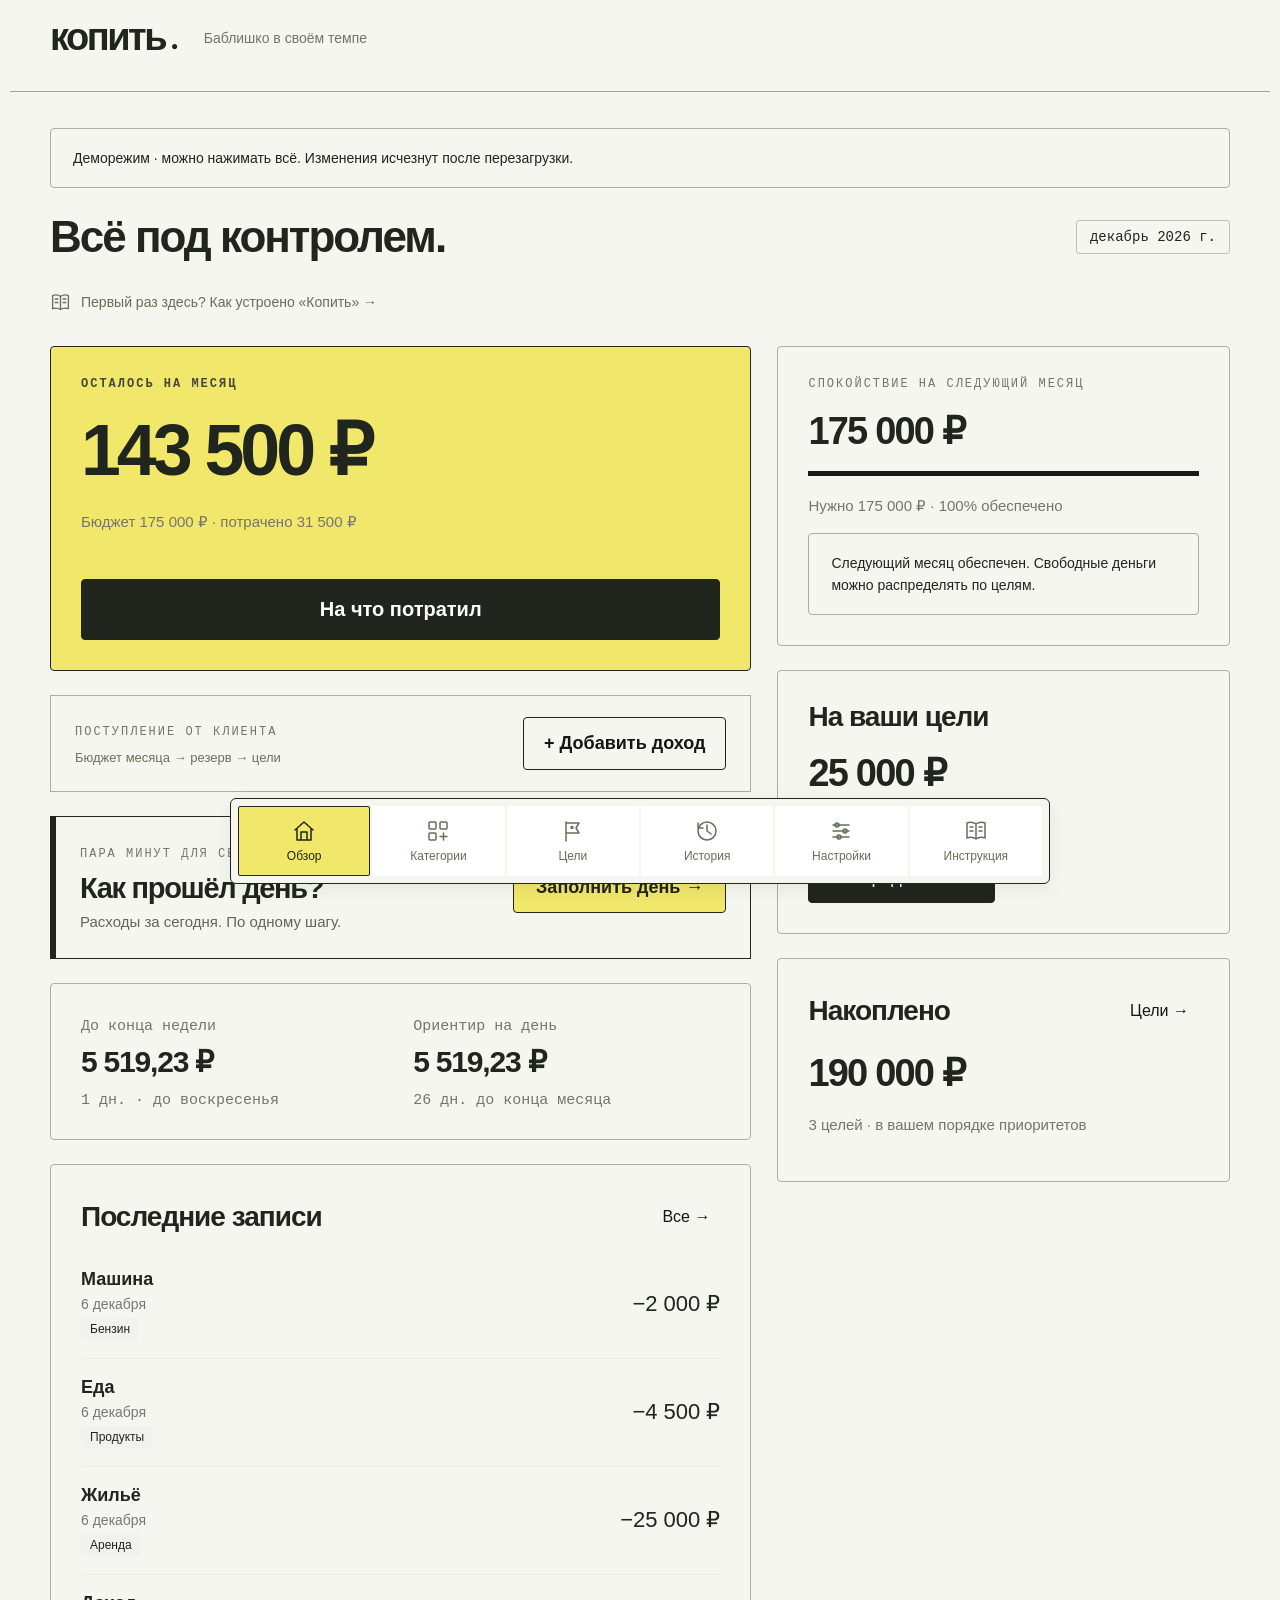
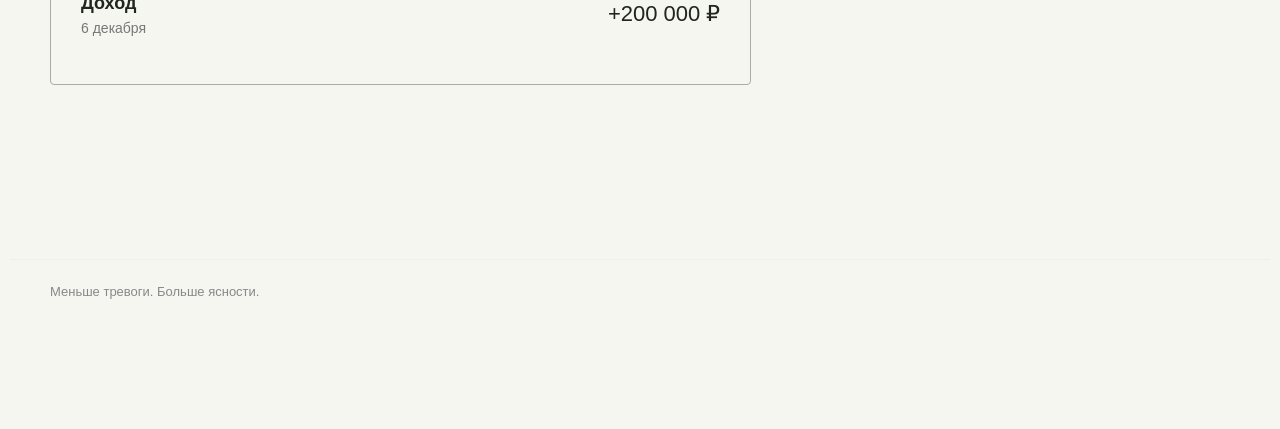
==== commit ce7b8d96: "Add Supabase account storage and iPhone web app build" ====
--- a/docs/index.html
+++ b/docs/index.html
@@ -177,6 +177,10 @@
 .history-summary strong{font-size:29px;letter-spacing:-1px;white-space:nowrap}
 @media(max-width:760px){.history-tabs{gap:20px}.history-tabs button{font-size:19px}.history-summary{align-items:flex-start;flex-direction:column;gap:12px}.history-summary strong{font-size:30px}}
 @media(max-width:760px){.history-tabs{flex-wrap:wrap;overflow:visible;gap:0 22px}}
+
+/* iPhone browser and installed web app */
+.header{padding-top:max(16px,env(safe-area-inset-top))}input,select,textarea{font-size:18px}button{min-height:44px}dialog{max-height:calc(100dvh - 32px - env(safe-area-inset-top) - env(safe-area-inset-bottom));overflow-y:auto;overscroll-behavior:contain}body{overflow-wrap:break-word}.auth{padding-bottom:32px}.auth .quiet{display:block;margin-top:12px}@media(max-width:430px){.header .brand-note{display:none}.bottom-nav .nav-label{font-size:10px}.big{font-size:clamp(34px,10vw,52px)}.income-entry{flex-wrap:wrap;gap:12px}.income-entry button{width:100%}}
+@media(max-width:430px){.topline{flex-wrap:wrap;align-items:flex-start}.topline h1{min-width:0;max-width:100%;font-size:32px}.topline>button{max-width:100%}.section-title{flex-wrap:wrap}.dashboard>div,.goals>.card{min-width:0}.row>div{min-width:0}.row .sum{font-size:18px}}
 </style></head>
 <body>
 <header class="header"><a class="logo" href="">копить<span>●</span></a><span class="brand-note">Баблишко в своём темпе</span><button id="logout" class="quiet hidden">Выйти</button></header>
@@ -266,12 +270,18 @@
 const app=$('#app'), modal=$('#modal');
 const dateNow=()=>new Date(new Date().toLocaleString('en-US',{timeZone:'Europe/Moscow'}));
 const dateKey=()=>{const d=dateNow();return `${d.getFullYear()}-${String(d.getMonth()+1).padStart(2,'0')}-${String(d.getDate()).padStart(2,'0')}`;};
-async function api(path,data){if(window.KOPIT_DEMO)return demoApi(path,data);const response=await fetch('/api/'+path,{method:data?'POST':'GET',headers:data?{'Content-Type':'application/json'}:{},body:data?JSON.stringify(data):undefined});let body;try{body=await response.json();}catch{throw Error('Сервер недоступен. Проверьте подключение.');}if(!response.ok){if(response.status===409)await load(false);if(response.status===401&&path==='action')auth();throw Error(body.error||'Не удалось выполнить действие.');}return body;}
+async function api(path,data){if(window.KOPIT_SUPABASE){try{return await cloudApi(path,data);}catch(e){if(e.status===409)await load(false);if(e.status===401&&path==='action')auth();throw e;}}if(window.KOPIT_DEMO)return demoApi(path,data);const response=await fetch('/api/'+path,{method:data?'POST':'GET',headers:data?{'Content-Type':'application/json'}:{},body:data?JSON.stringify(data):undefined});let body;try{body=await response.json();}catch{throw Error('Сервер недоступен. Проверьте подключение.');}if(!response.ok){if(response.status===409)await load(false);if(response.status===401&&path==='action')auth();throw Error(body.error||'Не удалось выполнить действие.');}return body;}
 function accept(data){state=data.state;revision=data.revision;email=data.email;}
-async function load(renderPage=true){try{accept(await api('state'));if(renderPage)render();if(!window.KOPIT_DEMO)$('#logout').classList.remove('hidden');}catch(e){if(!state)auth();else toast(e.message);}}
+async function load(renderPage=true){try{accept(await api('state'));if(renderPage)render();if(!window.KOPIT_DEMO)$('#logout').classList.remove('hidden');}catch(e){if(e.code==='recovery_required'){authMode='password';auth();}else if(e.status===401||(!window.KOPIT_SUPABASE&&!state))auth();else if(!state){app.innerHTML=`<section class="auth"><h1>Подключение</h1><p role="alert">${esc(e.message)}</p><button id="retry" class="primary">Повторить</button></section>`;$('#retry').onclick=()=>load();}else toast(e.message);}}
 async function action(type,data){const result=await api('action',{...data,action:type,revision});accept(result);render();}
 function toast(message){$('#toast').textContent=message;$('#toast').classList.remove('hidden');clearTimeout(toast.timer);toast.timer=setTimeout(()=>$('#toast').classList.add('hidden'),4500);}
-function auth(){state=null;$('#logout').classList.add('hidden');app.innerHTML=`<section class="auth"><div class="eyebrow">Личный финансовый ритм</div><h1>Доход меняется.<br>Планы остаются.</h1><p class="muted">Один бюджет на месяц. Запас на завтра.<br>И цели, к которым хочется идти.</p><form id="auth-form"><label for="email">Электронная почта</label><input id="email" name="email" type="email" autocomplete="email" required maxlength="254"><label for="password">Пароль</label><input id="password" name="password" type="password" autocomplete="${authMode==='login'?'current-password':'new-password'}" minlength="8" maxlength="200" required><p id="form-error" role="alert"></p><button class="primary">${authMode==='login'?'Войти':'Создать аккаунт'}</button></form><button id="auth-toggle" class="quiet">${authMode==='login'?'Первый раз здесь? Создать аккаунт':'Уже есть аккаунт? Войти'}</button><div class="note">Ваши записи сохраняются в аккаунте и доступны с других устройств. Начальный бюджет — 175 000 ₽. Его можно изменить.</div></section>`;$('#auth-toggle').onclick=()=>{authMode=authMode==='login'?'register':'login';auth();};$('#auth-form').onsubmit=async e=>{e.preventDefault();const b=$('button.primary');b.disabled=true;try{await api(authMode,{email:$('#email').value,password:$('#password').value});await load();}catch(err){$('#form-error').textContent=err.message;b.disabled=false;}};}
+function auth(){
+ state=null;$('#logout').classList.add('hidden');
+ const recovery=authMode==='recover',password=authMode==='password',register=authMode==='register';
+ app.innerHTML=`<section class="auth"><div class="eyebrow">Копить / личный учёт</div><h1>${password?'Новый пароль':recovery?'Восстановить доступ':register?'Создать аккаунт':'Войти в Копить'}</h1><p class="muted">Месячный бюджет, резерв и накопления. Ваши записи доступны с разных устройств после входа.</p><form id="auth-form">${password?'':'<label for="email">Электронная почта</label><input id="email" type="email" autocomplete="email" required maxlength="254">'}${recovery?'':`<label for="password">Пароль</label><input id="password" type="password" autocomplete="${register||password?'new-password':'current-password'}" minlength="8" maxlength="200" required>`}<p id="form-error" role="alert"></p><button class="primary">${password?'Сохранить пароль':recovery?'Отправить ссылку':register?'Создать аккаунт':'Войти'}</button></form><button id="auth-toggle" class="quiet">${register||recovery||password?'Вернуться ко входу':'Первый раз здесь? Создать аккаунт'}</button>${window.KOPIT_SUPABASE&&!recovery&&!password?'<button id="recover" class="quiet">Забыли пароль?</button>':''}<div class="note">Начальный бюджет — 175 000 ₽. Его можно изменить в настройках.</div></section>`;
+ $('#auth-toggle').onclick=()=>{authMode=register||recovery||password?'login':'register';auth();};if($('#recover'))$('#recover').onclick=()=>{authMode='recover';auth();};
+ $('#auth-form').onsubmit=async e=>{e.preventDefault();const b=$('button.primary');b.disabled=true;try{const result=await api(authMode,{email:$('#email')?.value,password:$('#password')?.value});if(result.confirmation_required||recovery){$('#form-error').textContent=result.confirmation_required?'Откройте письмо и подтвердите почту. После этого войдите.':'Если аккаунт существует, на почту придёт ссылка для восстановления.';b.disabled=false;return;}authMode='login';await load();}catch(err){$('#form-error').textContent=err.message;b.disabled=false;}};
+}
 function progress(value,total){return `<div class="progress"><progress max="${Math.max(1,total)}" value="${Math.max(0,Math.min(value,total))}" aria-label="Накоплено ${esc(rub(value))} из ${esc(rub(total))}"></progress></div>`;}
 const monthSpent=()=>state.transactions.filter(t=>t.kind==='expense'&&t.date.startsWith(state.month)).reduce((a,t)=>a+t.amount,0);
 const iconPaths={
@@ -338,7 +348,7 @@
     {n:'05',title:'Накопите дополнительный месяц резерва.',text:'Цель «Ещё один месяц запаса» вместе с основным резервом даёт запас на два месяца. Её можно поставить первой по приоритету. Для покупки из накоплений нажмите «Записать расход» внутри нужной цели. Уменьшится только сумма этой цели; бюджет месяца не изменится.',image:'[data-uri]',alt:'Цели с накопленными суммами, приоритетами и кнопками записи расходов',caption:'Цели → накопления и расходы отдельно',button:'Посмотреть накопления',page:'goals'},
     {n:'06',title:'Заполняйте расходы за день.',text:'Нажмите «Заполнить день». Сегодня уже выбрано: категория → сумма → ещё расход? → итог. Теги добавляются по желанию. Все записи подтверждаются в конце. Если ничего не потратили, отметьте день без расходов.',image:'[data-uri]',alt:'Пошаговый экран с вводом суммы ежедневного расхода',caption:'Заполнить день → одно действие за раз',button:'Попробовать сейчас',flow:true}
   ];
-  $('#content').innerHTML=`<section class="tutorial-intro"><div><span class="eyebrow">Инструкция / для фрилансеров</span><h1>Как пользоваться<br>«Копить».</h1><p>Учёт расходов и накоплений для фрилансеров.<br>Месячный бюджет, резерв и цели — в шести шагах.</p><a class="tutorial-anchor" href="#guide-01">Перейти к инструкции ↓</a></div>${littleHuman()}</section><div class="tutorial-steps">${steps.map(s=>`<article id="guide-${s.n}" class="tutorial-step"><div class="tutorial-text"><span class="eyebrow">${s.n} / 06</span><h2>${s.title}</h2><p>${s.text}</p><button class="primary" ${s.flow?'data-guide-flow':`data-guide-page="${s.page}"`}>${s.button} →</button></div><figure><img src="${s.image.startsWith('data:')?s.image:'./'+s.image}" alt="${s.alt}" loading="lazy"><figcaption>${s.caption}</figcaption></figure></article>`).join('')}</div><div class="note tutorial-note">В демоверсии можно попробовать всё без входа. Изменения исчезают после перезагрузки страницы. Напоминания работают при открытом приложении и разрешении браузера.</div>`;
+  $('#content').innerHTML=`<section class="tutorial-intro"><div><span class="eyebrow">Инструкция / для фрилансеров</span><h1>Как пользоваться<br>«Копить».</h1><p>Учёт расходов и накоплений для фрилансеров.<br>Месячный бюджет, резерв и цели — в шести шагах.</p><a class="tutorial-anchor" href="#guide-01">Перейти к инструкции ↓</a></div>${littleHuman()}</section><div class="tutorial-steps">${steps.map(s=>`<article id="guide-${s.n}" class="tutorial-step"><div class="tutorial-text"><span class="eyebrow">${s.n} / 06</span><h2>${s.title}</h2><p>${s.text}</p><button class="primary" ${s.flow?'data-guide-flow':`data-guide-page="${s.page}"`}>${s.button} →</button></div><figure><img src="${s.image.startsWith('data:')?s.image:'./'+s.image}" alt="${s.alt}" loading="lazy"><figcaption>${s.caption}</figcaption></figure></article>`).join('')}</div><div class="note tutorial-note">${window.KOPIT_DEMO?'В демоверсии изменения исчезают после перезагрузки.':'Записи сохраняются в аккаунте после подтверждения действия. Иллюстрации показывают пример заполненного бюджета.'} Напоминания работают при открытом приложении и разрешении браузера.</div>`;
   app.querySelectorAll('[data-guide-page]').forEach(b=>b.onclick=()=>{page=b.dataset.guidePage;render();window.scrollTo(0,0);});
   $('[data-guide-flow]').onclick=dailyFlow;
 }
@@ -348,13 +358,13 @@
   const labels={home:'Обзор',categories:'Категории',goals:'Цели',history:'История',settings:'Настройки',tutorial:'Инструкция'};
   app.innerHTML=`${window.KOPIT_DEMO?'<div class="note reminder">Деморежим · можно нажимать всё. Изменения исчезнут после перезагрузки.</div>':''}<nav class="bottom-nav ${state.appearance?.icons_only?'icons-only':''}" aria-label="Основное меню">${Object.entries(labels).map(([id,name])=>`<button data-page="${id}" aria-label="${name}" title="${name}" ${page===id?'aria-current="page"':''} class="${page===id?'active':''}">${pictogram(id)}<span class="nav-label">${name}</span></button>`).join('')}</nav><div id="content"></div>`;
   app.querySelectorAll('[data-page]').forEach(b=>b.onclick=()=>{page=b.dataset.page;render();window.scrollTo(0,0);});
-  ({home,categories,goals,history,settings,tutorial})[page]();remind();
+  ({home,categories,goals,history:transactionHistory,settings,tutorial})[page]();remind();
 }
 function home(){const d=dateNow(),days=new Date(d.getFullYear(),d.getMonth()+1,0).getDate()-d.getDate()+1,weekDays=Math.min(days,8-(d.getDay()||7)),weekly=Math.round(Math.max(0,state.balance)/days*weekDays);const month=d.toLocaleDateString('ru-RU',{month:'long',year:'numeric'});$('#content').innerHTML=`<div class="topline"><h1>Всё под контролем.</h1><span class="pill">${esc(month)}</span></div><button class="guide-shortcut quiet" id="guide-shortcut">${pictogram('tutorial')} Первый раз здесь? Как устроено «Копить» →</button><div class="dashboard"><div><section class="card hero"><div><div class="eyebrow">Осталось на месяц</div><div class="big ${state.balance<0?'danger':''}">${esc(rub(state.balance))}</div><p class="muted">Бюджет ${rub(state.budget)} · потрачено ${rub(monthSpent())}</p></div><div class="actions expense-only"><button class="primary" id="add-expense">На что потратил</button></div></section><section class="income-entry"><div><span class="eyebrow">Поступление от клиента</span><p>Бюджет месяца → резерв → цели</p></div><button id="add-income">+ Добавить доход</button></section><section class="daily-invite"><div><span class="eyebrow">Пара минут для себя</span><h2>Как прошёл день?</h2><p>Расходы за сегодня. По одному шагу.</p></div><button id="daily-start" class="primary">Заполнить день →</button></section><section class="card metrics"><div class="metric"><span class="muted">До конца недели</span><strong>${rub(weekly)}</strong><span class="muted">${weekDays} дн. · до воскресенья</span></div><div class="metric"><span class="muted">Ориентир на день</span><strong>${rub(Math.round(Math.max(0,state.balance)/days))}</strong><span class="muted">${days} дн. до конца месяца</span></div></section><section class="card"><div class="section-title"><h2>Последние записи</h2><button class="quiet" id="all-history">Все →</button></div>${transactions(state.transactions.slice(-4).reverse())}</section></div><div><section class="card"><div class="eyebrow">Спокойствие на следующий месяц</div><div class="number">${rub(state.reserve)}</div>${progress(state.reserve,state.budget)}<p class="muted">Нужно ${rub(state.budget)} · ${Math.min(100,Math.round(state.reserve/state.budget*100))}% обеспечено</p><div class="note">${state.reserve>=state.budget?'Следующий месяц обеспечен. Свободные деньги можно распределять по целям.':'Доход сначала обеспечивает текущий месяц, затем пополняет этот резерв.'}</div></section><section class="card"><div class="section-title"><h2>На ваши цели</h2></div><div class="number">${rub(state.free)}</div><p class="muted">Доступно для распределения</p><button id="allocate" class="primary" ${canAllocate()?'':'disabled'}>Распределить →</button></section><section class="card"><div class="section-title"><h2>Накоплено</h2><button class="quiet" id="all-goals">Цели →</button></div><div class="number">${rub(state.goals.reduce((a,g)=>a+g.saved,0))}</div><p class="muted">${state.goals.length} ${state.goals.length===1?'цель':'целей'} · в вашем порядке приоритетов</p></section></div></div>`;$('#guide-shortcut').onclick=()=>{page='tutorial';render();window.scrollTo(0,0);};$('#daily-start').onclick=dailyFlow;$('#add-expense').onclick=expense;$('#add-income').onclick=income;$('#allocate').onclick=allocate;$('#all-history').onclick=()=>{page='history';render();};$('#all-goals').onclick=()=>{page='goals';render();};}
 function transactions(list){return list.length?list.map(t=>`<div class="row"><div><strong>${esc(t.kind==='income'?'Доход':t.kind==='expense'?t.category_name:t.kind==='allocation'?'В цель: '+t.goal_name:'Из цели: '+t.goal_name)}</strong><small>${esc(new Date(t.date+'T12:00:00').toLocaleDateString('ru-RU',{day:'numeric',month:'long'}))}</small>${t.tags?.length?`<div class="tags">${t.tags.map(x=>`<span class="tag">${esc(x)}</span>`).join('')}</div>`:''}</div><span class="sum">${t.kind==='income'?'+':'−'}${rub(t.amount)}</span></div>`).join(''):'<div class="empty">Пока тихо.<br>Запишите первый доход или расход.</div>';}
 function categories(){$('#content').innerHTML=`<div class="topline"><h1>Расходы по категориям</h1><button class="primary" id="new-category">+ Категория</button></div><p class="muted">Лимиты: ${rub(state.categories.reduce((a,c)=>a+(c.limit||0),0))} из ${rub(state.budget)}. Категория может быть без лимита.</p><div class="card">${state.categories.length?state.categories.map(c=>{const used=state.transactions.filter(t=>t.kind==='expense'&&t.category===c.id&&t.date.startsWith(state.month)).reduce((a,t)=>a+t.amount,0);return `<div class="row"><div><h3 class="item-heading">${pictogram(itemIcon(c))}${esc(c.name)}</h3><small>${c.limit===null?'Без лимита':used>c.limit?`Лимит превышен на ${rub(used-c.limit)}`:`Осталось ${rub(c.limit-used)} из ${rub(c.limit)}`}</small><div class="tags">${c.tags.map(t=>`<span class="tag">${esc(t)}</span>`).join('')}</div></div><div><span class="sum">${rub(used)}</span><button class="quiet" data-category="${c.id}">Изменить</button></div></div>`;}).join(''):'<div class="empty">Создайте свои категории: например, еда, жильё или машина.<br>Теги добавляются при записи расхода.</div>'}</div>`;$('#new-category').onclick=()=>categoryForm();app.querySelectorAll('[data-category]').forEach(b=>b.onclick=()=>categoryForm(state.categories.find(c=>c.id===b.dataset.category)));}
 function goals(){$('#content').innerHTML=`<div class="topline"><h1>Ближе к своему</h1><button class="primary" id="new-goal">+ Цель</button></div><div class="card section-title"><div><span class="muted">Доступно для распределения</span><div class="number">${rub(state.free)}</div></div><button id="allocate" ${canAllocate()?'':'disabled'}>Распределить →</button></div><div class="goals">${state.goals.map((g,i)=>`<section class="card"><div class="goal-top"><span class="eyebrow">Приоритет ${i+1}</span><div><button class="quiet" data-up="${g.id}" aria-label="Повысить приоритет" ${i===0?'disabled':''}>↑</button><button class="quiet" data-down="${g.id}" aria-label="Понизить приоритет" ${i===state.goals.length-1?'disabled':''}>↓</button></div></div><h2 class="item-heading">${pictogram(itemIcon(g))}${esc(g.name)}</h2><div class="number">${rub(g.saved)}</div><p class="muted">из ${rub(g.target)}${g.saved>=g.target?' · Цель достигнута!':''}</p>${progress(g.saved,g.target)}<div class="goal-actions"><button data-goal-expense="${g.id}" ${g.saved?'':'disabled'}>Записать расход</button><button data-edit-goal="${g.id}">Изменить</button></div></section>`).join('')}</div>`;$('#new-goal').onclick=()=>goalForm();$('#allocate').onclick=allocate;app.querySelectorAll('[data-goal-expense]').forEach(b=>b.onclick=()=>goalExpense(state.goals.find(g=>g.id===b.dataset.goalExpense)));app.querySelectorAll('[data-edit-goal]').forEach(b=>b.onclick=()=>goalForm(state.goals.find(g=>g.id===b.dataset.editGoal)));for(const direction of ['up','down'])app.querySelectorAll(`[data-${direction}]`).forEach(b=>b.onclick=async()=>{const ids=state.goals.map(g=>g.id),i=ids.indexOf(b.dataset[direction]),j=i+(direction==='up'?-1:1);[ids[i],ids[j]]=[ids[j],ids[i]];try{await action('goal_order',{ids});}catch(e){toast(e.message);}});}
-function history(){
+function transactionHistory(){
   const months=[...new Set([state.month,...state.transactions.map(t=>t.date.slice(0,7))])].sort().reverse();
   const filters=[['','Все','Все операции за выбранный месяц'],['income','Доходы','Поступления от клиентов'],['allocation','Накопления','Пополнения целей'],['expense','Расходы','Расходы из месячного бюджета'],['goal_expense','Цели','Расходы из накоплений на цели']];
   let kind='';
